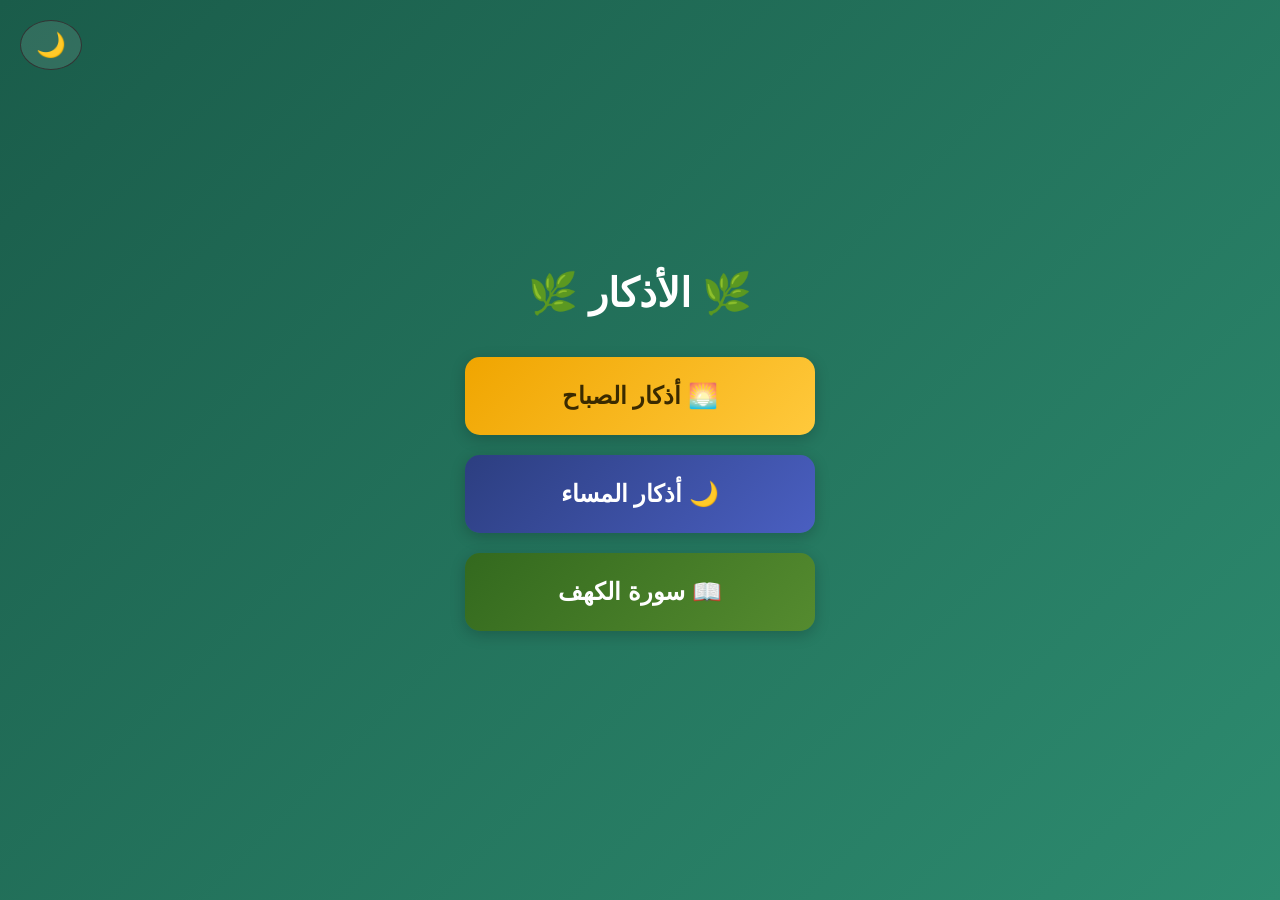
==== index.html @ 1f1e87e8 "Add files via upload" ====
<!DOCTYPE html>
<html lang="ar" dir="rtl">
<head>
    <meta charset="UTF-8">
    <meta name="viewport" content="width=device-width, initial-scale=1.0">
    <title>الأذكار</title>
    <link rel="icon" href="favicon.ico" type="image/x-icon">
    <style>
        * { margin: 0; padding: 0; box-sizing: border-box; font-family: 'Segoe UI', Tahoma, sans-serif; }
        body {
            min-height: 100vh; display: flex; flex-direction: column; align-items: center; justify-content: center;
            background: linear-gradient(135deg, #1a5c4a, #2d8b6f); padding: 20px; transition: background 0.3s;
        }
        
        /* الوضع الليلي: أسود صريح */
        body.dark-mode { 
            background: #000000; 
        }
        
        h1 { color: #fff; font-size: 2.5rem; margin-bottom: 40px; text-align: center; }
        
        .theme-toggle {
            position: fixed; top: 20px; left: 20px; background: rgba(255,255,255,0.1);
            border: 1px solid #333; color: white; font-size: 1.5rem; padding: 10px 15px; border-radius: 50%;
            cursor: pointer; transition: 0.2s; z-index: 100;
        }
        .theme-toggle:hover { background: rgba(255,255,255,0.2); }

        .buttons { display: flex; flex-direction: column; gap: 20px; width: 100%; max-width: 350px; }
        .btn {
            display: block; text-align: center; padding: 25px; border-radius: 15px; text-decoration: none;
            color: #fff; font-size: 1.5rem; font-weight: bold; box-shadow: 0 4px 15px rgba(0,0,0,0.2); transition: 0.2s;
        }
        .btn:hover { transform: translateY(-3px); box-shadow: 0 8px 25px rgba(0,0,0,0.3); }
        .btn-morning { background: linear-gradient(135deg, #f0a500, #ffc93c); color: #3a2a00; }
        .btn-evening { background: linear-gradient(135deg, #2c3e80, #4a5fc1); }
    </style>
</head>
<body>
    <button class="theme-toggle" id="theme-toggle" onclick="toggleTheme()">🌙</button>
    <h1>🌿 الأذكار 🌿</h1>
    <div class="buttons">
        <a href="morning.html" class="btn btn-morning">🌅 أذكار الصباح</a>
        <a href="evening.html" class="btn btn-evening">🌙 أذكار المساء</a>
        <a href="kahf.html" class="btn" style="background: linear-gradient(135deg, #33691e, #558b2f); color: white;">📖 سورة الكهف</a>
    </div>

    <script>
        if (localStorage.getItem('theme') === 'dark') {
            document.body.classList.add('dark-mode');
            document.getElementById('theme-toggle').innerText = '☀️';
        }
        function toggleTheme() {
            document.body.classList.toggle('dark-mode');
            let btn = document.getElementById('theme-toggle');
            if (document.body.classList.contains('dark-mode')) {
                btn.innerText = '☀️'; localStorage.setItem('theme', 'dark');
            } else {
                btn.innerText = '🌙'; localStorage.setItem('theme', 'light');
            }
        }
    </script>
</body>
</html>
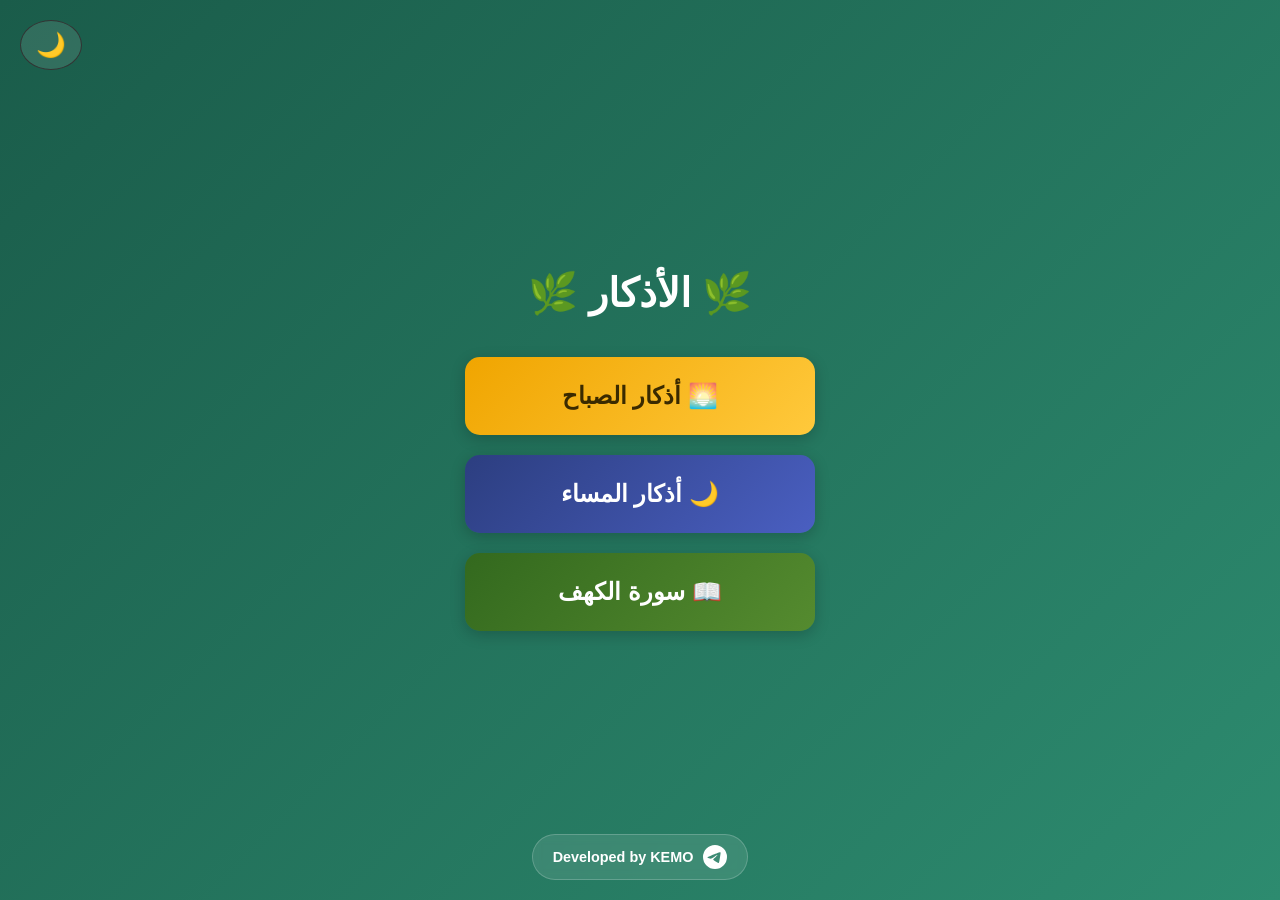
==== commit 3b34d144: "Update index.html" ====
--- a/index.html
+++ b/index.html
@@ -44,7 +44,13 @@
         <a href="evening.html" class="btn btn-evening">🌙 أذكار المساء</a>
         <a href="kahf.html" class="btn" style="background: linear-gradient(135deg, #33691e, #558b2f); color: white;">📖 سورة الكهف</a>
     </div>
-
+           <!-- زرار التليجرام في الصفحة الرئيسية -->
+    <div style="position: fixed; bottom: 20px; width: 100%; text-align: center; z-index: 100;">
+        <a href="https://t.me/K_Zsc1" target="_blank" style="display: inline-flex; align-items: center; gap: 10px; background: rgba(255,255,255,0.1); color: #fff; padding: 10px 20px; border-radius: 50px; text-decoration: none; font-weight: bold; border: 1px solid rgba(255,255,255,0.2); backdrop-filter: blur(5px); transition: 0.2s;">
+            <svg width="24" height="24" viewBox="0 0 24 24" fill="none" xmlns="http://www.w3.org/2000/svg"><path d="M11.944 0A12 12 0 0 0 0 12a12 12 0 0 0 12 12 12 12 0 0 0 12-12A12 12 0 0 0 12 0a12 12 0 0 0-.056 0zm4.962 7.224c.1-.002.321.023.465.14a.506.506 0 0 1 .171.325c.016.093.036.306.02.472-.18 1.898-.962 6.502-1.36 8.627-.168.9-.499 1.201-.82 1.23-.696.065-1.225-.46-1.9-.902-1.056-.693-1.653-1.124-2.678-1.8-1.185-.78-.417-1.21.258-1.91.177-.184 3.247-2.977 3.307-3.23.007-.032.014-.15-.056-.212s-.174-.041-.249-.024c-.106.024-1.793 1.14-5.061 3.345-.48.33-.913.49-1.302.48-.428-.008-1.252-.241-1.865-.44-.752-.245-1.349-.374-1.297-.789.027-.216.325-.437.893-.663 3.498-1.524 5.83-2.529 6.998-3.014 3.332-1.386 4.025-1.627 4.476-1.635z" fill="currentColor"/></svg>
+            <span style="font-family: sans-serif; font-size: 0.9rem;">Developed by KEMO</span>
+        </a>
+    </div>
     <script>
         if (localStorage.getItem('theme') === 'dark') {
             document.body.classList.add('dark-mode');
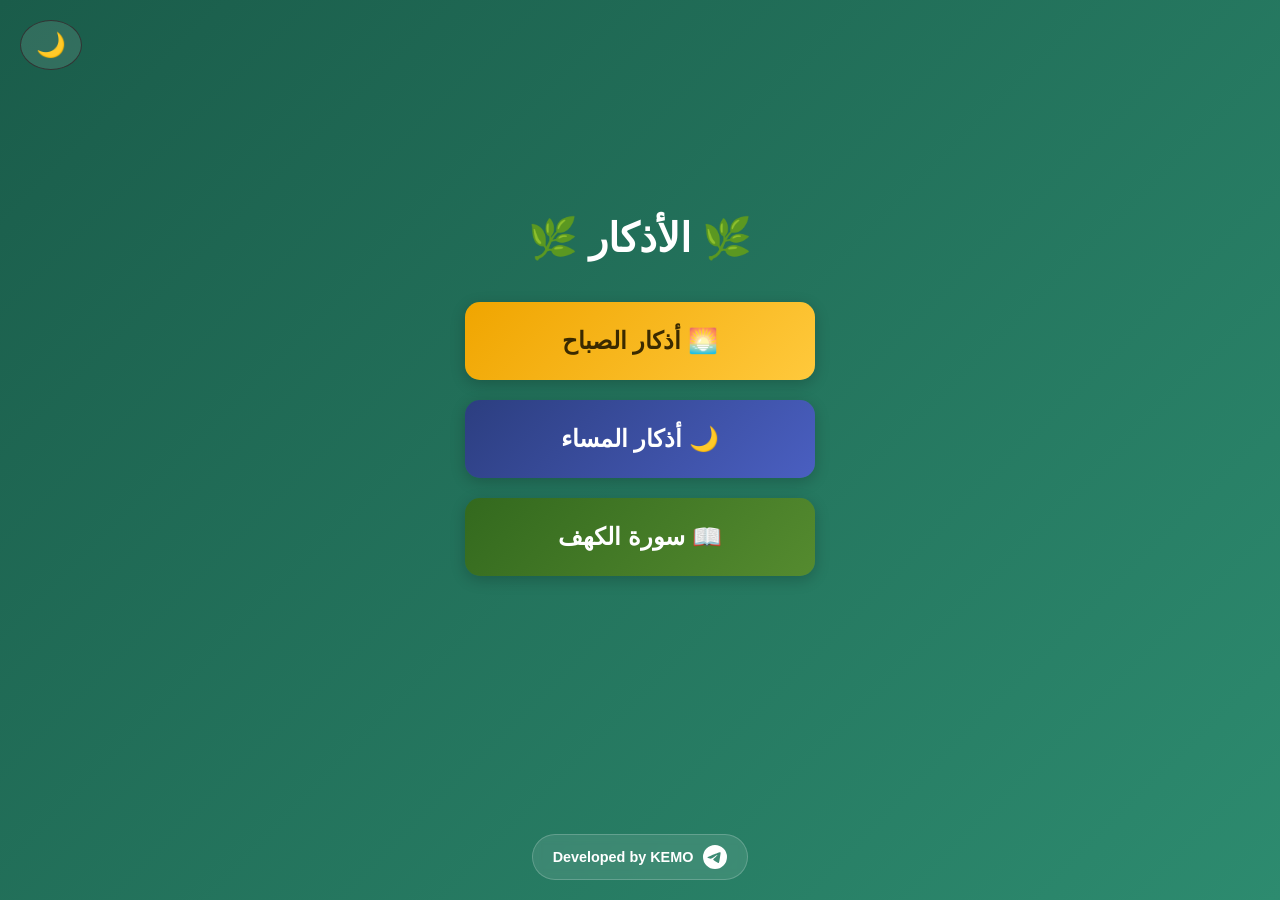
==== commit 3aaeaa3e: "Enhance index.html with hadith box and theme toggle Added a hadith box to display a random hadith of" ====
--- a/index.html
+++ b/index.html
@@ -9,13 +9,11 @@
         * { margin: 0; padding: 0; box-sizing: border-box; font-family: 'Segoe UI', Tahoma, sans-serif; }
         body {
             min-height: 100vh; display: flex; flex-direction: column; align-items: center; justify-content: center;
-            background: linear-gradient(135deg, #1a5c4a, #2d8b6f); padding: 20px; transition: background 0.3s;
+            background: linear-gradient(135deg, #1a5c4a, #2d8b6f); padding: 20px; transition: background 0.3s; padding-bottom: 100px;
         }
         
         /* الوضع الليلي: أسود صريح */
-        body.dark-mode { 
-            background: #000000; 
-        }
+        body.dark-mode { background: #000000; }
         
         h1 { color: #fff; font-size: 2.5rem; margin-bottom: 40px; text-align: center; }
         
@@ -26,7 +24,7 @@
         }
         .theme-toggle:hover { background: rgba(255,255,255,0.2); }
 
-        .buttons { display: flex; flex-direction: column; gap: 20px; width: 100%; max-width: 350px; }
+        .buttons { display: flex; flex-direction: column; gap: 20px; width: 100%; max-width: 350px; margin-bottom: 30px; }
         .btn {
             display: block; text-align: center; padding: 25px; border-radius: 15px; text-decoration: none;
             color: #fff; font-size: 1.5rem; font-weight: bold; box-shadow: 0 4px 15px rgba(0,0,0,0.2); transition: 0.2s;
@@ -39,23 +37,57 @@
 <body>
     <button class="theme-toggle" id="theme-toggle" onclick="toggleTheme()">🌙</button>
     <h1>🌿 الأذكار 🌿</h1>
+    
     <div class="buttons">
         <a href="morning.html" class="btn btn-morning">🌅 أذكار الصباح</a>
         <a href="evening.html" class="btn btn-evening">🌙 أذكار المساء</a>
         <a href="kahf.html" class="btn" style="background: linear-gradient(135deg, #33691e, #558b2f); color: white;">📖 سورة الكهف</a>
     </div>
-           <!-- زرار التليجرام في الصفحة الرئيسية -->
+
+    <!-- صندوق حديث اليوم -->
+    <div id="hadith-box" style="display: none; background: rgba(255,255,255,0.1); backdrop-filter: blur(10px); border: 1px solid rgba(255,255,255,0.2); border-radius: 15px; padding: 20px; margin-bottom: 80px; max-width: 350px; width: 100%; color: #fff; text-align: center;">
+        <h3 style="margin-bottom: 10px; font-size: 1.1rem; color: #ffc93c;">📜 حديث اليوم</h3>
+        <p id="hadith-text" style="font-size: 1.1rem; line-height: 1.8; margin-bottom: 10px; font-weight: bold;"></p>
+        <p id="hadith-narrator" style="font-size: 0.9rem; line-height: 1.6; color: #ddd;"></p>
+        <span id="hadith-grade" style="display: inline-block; margin-top: 10px; background: #2e7d32; padding: 3px 10px; border-radius: 20px; font-size: 0.8rem;"></span>
+    </div>
+
+    <!-- زرار التليجرام في الصفحة الرئيسية -->
     <div style="position: fixed; bottom: 20px; width: 100%; text-align: center; z-index: 100;">
         <a href="https://t.me/K_Zsc1" target="_blank" style="display: inline-flex; align-items: center; gap: 10px; background: rgba(255,255,255,0.1); color: #fff; padding: 10px 20px; border-radius: 50px; text-decoration: none; font-weight: bold; border: 1px solid rgba(255,255,255,0.2); backdrop-filter: blur(5px); transition: 0.2s;">
             <svg width="24" height="24" viewBox="0 0 24 24" fill="none" xmlns="http://www.w3.org/2000/svg"><path d="M11.944 0A12 12 0 0 0 0 12a12 12 0 0 0 12 12 12 12 0 0 0 12-12A12 12 0 0 0 12 0a12 12 0 0 0-.056 0zm4.962 7.224c.1-.002.321.023.465.14a.506.506 0 0 1 .171.325c.016.093.036.306.02.472-.18 1.898-.962 6.502-1.36 8.627-.168.9-.499 1.201-.82 1.23-.696.065-1.225-.46-1.9-.902-1.056-.693-1.653-1.124-2.678-1.8-1.185-.78-.417-1.21.258-1.91.177-.184 3.247-2.977 3.307-3.23.007-.032.014-.15-.056-.212s-.174-.041-.249-.024c-.106.024-1.793 1.14-5.061 3.345-.48.33-.913.49-1.302.48-.428-.008-1.252-.241-1.865-.44-.752-.245-1.349-.374-1.297-.789.027-.216.325-.437.893-.663 3.498-1.524 5.83-2.529 6.998-3.014 3.332-1.386 4.025-1.627 4.476-1.635z" fill="currentColor"/></svg>
             <span style="font-family: sans-serif; font-size: 0.9rem;">Developed by KEMO</span>
         </a>
     </div>
+
     <script>
-        if (localStorage.getItem('theme') === 'dark') {
-            document.body.classList.add('dark-mode');
-            document.getElementById('theme-toggle').innerText = '☀️';
+        // جلب حديث عشوائي صحيح من UmmahAPI
+        async function loadHadithOfTheDay() {
+            try {
+                const response = await fetch('https://ummahapi.com/api/hadith/random');
+                const data = await response.json();
+                
+                if (data && data.data) {
+                    const hadith = data.data;
+                    document.getElementById('hadith-text').innerText = hadith.hadith_arabic || hadith.hadith_english || 'نص الحديث غير متوفر';
+                    document.getElementById('hadith-narrator').innerText = `الكتاب: ${hadith.book || ''} - رقم: ${hadith.hadith_number || ''}`;
+                    document.getElementById('hadith-grade').innerText = hadith.grade || 'صحيح';
+                    document.getElementById('hadith-box').style.display = 'block';
+                }
+            } catch (error) {
+                console.log('مشكلة في جلب الحديث:', error);
+            }
         }
+
+        // تشغيل الوظائف لما الصفحة تحمل
+        window.onload = function() {
+            loadHadithOfTheDay();
+            if (localStorage.getItem('theme') === 'dark') {
+                document.body.classList.add('dark-mode');
+                document.getElementById('theme-toggle').innerText = '☀️';
+            }
+        };
+
         function toggleTheme() {
             document.body.classList.toggle('dark-mode');
             let btn = document.getElementById('theme-toggle');
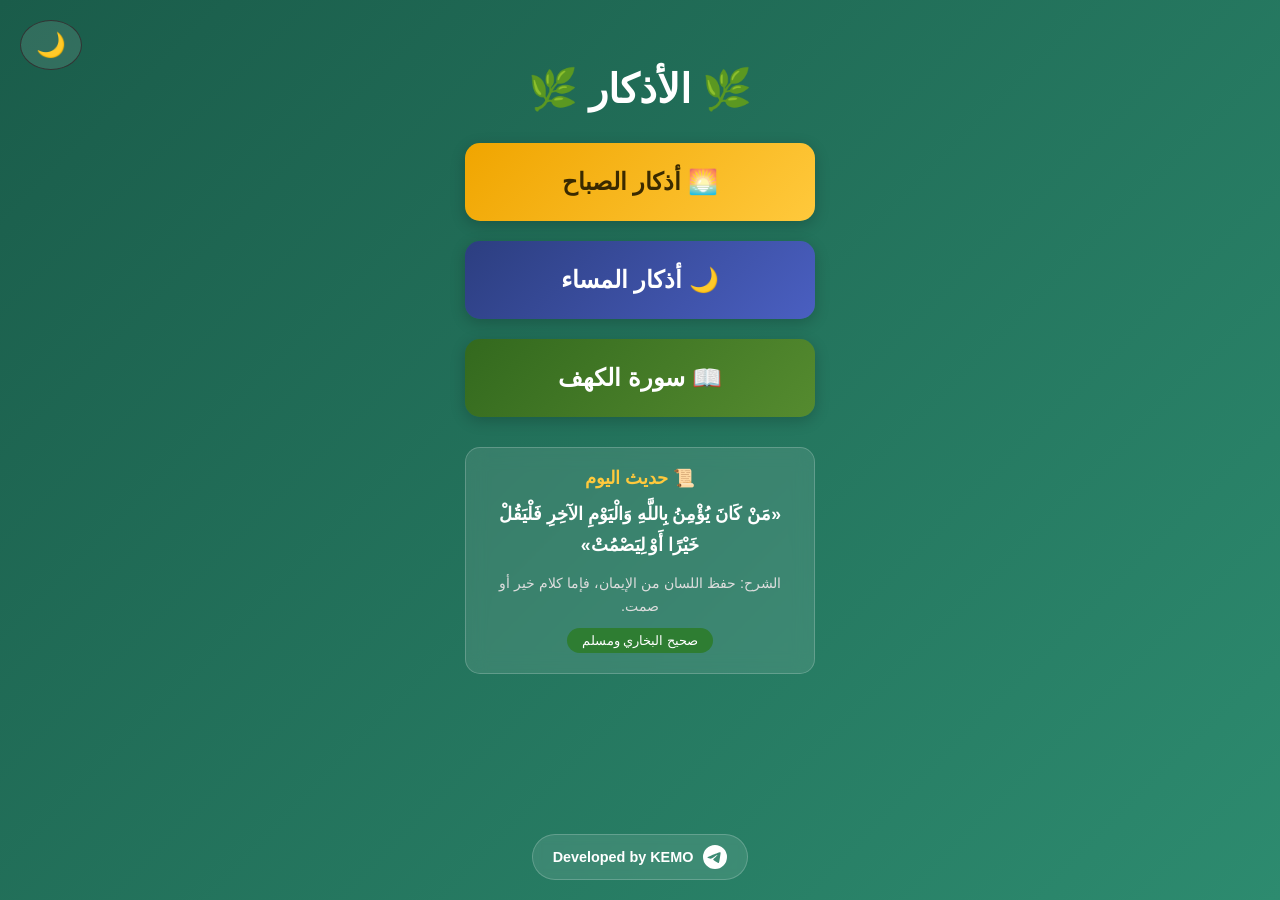
==== commit 8d49c648: "Refactor hadith display and update styles Removed Arabic comment about dark mode and adjusted margin" ====
--- a/index.html
+++ b/index.html
@@ -11,11 +11,9 @@
             min-height: 100vh; display: flex; flex-direction: column; align-items: center; justify-content: center;
             background: linear-gradient(135deg, #1a5c4a, #2d8b6f); padding: 20px; transition: background 0.3s; padding-bottom: 100px;
         }
-        
-        /* الوضع الليلي: أسود صريح */
         body.dark-mode { background: #000000; }
         
-        h1 { color: #fff; font-size: 2.5rem; margin-bottom: 40px; text-align: center; }
+        h1 { color: #fff; font-size: 2.5rem; margin-bottom: 30px; text-align: center; }
         
         .theme-toggle {
             position: fixed; top: 20px; left: 20px; background: rgba(255,255,255,0.1);
@@ -45,11 +43,11 @@
     </div>
 
     <!-- صندوق حديث اليوم -->
-    <div id="hadith-box" style="display: none; background: rgba(255,255,255,0.1); backdrop-filter: blur(10px); border: 1px solid rgba(255,255,255,0.2); border-radius: 15px; padding: 20px; margin-bottom: 80px; max-width: 350px; width: 100%; color: #fff; text-align: center;">
+    <div id="hadith-box" style="background: rgba(255,255,255,0.1); backdrop-filter: blur(10px); border: 1px solid rgba(255,255,255,0.2); border-radius: 15px; padding: 20px; margin-bottom: 80px; max-width: 350px; width: 100%; color: #fff; text-align: center;">
         <h3 style="margin-bottom: 10px; font-size: 1.1rem; color: #ffc93c;">📜 حديث اليوم</h3>
         <p id="hadith-text" style="font-size: 1.1rem; line-height: 1.8; margin-bottom: 10px; font-weight: bold;"></p>
-        <p id="hadith-narrator" style="font-size: 0.9rem; line-height: 1.6; color: #ddd;"></p>
-        <span id="hadith-grade" style="display: inline-block; margin-top: 10px; background: #2e7d32; padding: 3px 10px; border-radius: 20px; font-size: 0.8rem;"></span>
+        <p id="hadith-explanation" style="font-size: 0.9rem; line-height: 1.6; color: #ddd; margin-bottom: 10px;"></p>
+        <span id="hadith-grade" style="display: inline-block; background: #2e7d32; padding: 5px 15px; border-radius: 20px; font-size: 0.8rem;"></span>
     </div>
 
     <!-- زرار التليجرام في الصفحة الرئيسية -->
@@ -61,25 +59,58 @@
     </div>
 
     <script>
-        // جلب حديث عشوائي صحيح من UmmahAPI
-        async function loadHadithOfTheDay() {
-            try {
-                const response = await fetch('https://ummahapi.com/api/hadith/random');
-                const data = await response.json();
-                
-                if (data && data.data) {
-                    const hadith = data.data;
-                    document.getElementById('hadith-text').innerText = hadith.hadith_arabic || hadith.hadith_english || 'نص الحديث غير متوفر';
-                    document.getElementById('hadith-narrator').innerText = `الكتاب: ${hadith.book || ''} - رقم: ${hadith.hadith_number || ''}`;
-                    document.getElementById('hadith-grade').innerText = hadith.grade || 'صحيح';
-                    document.getElementById('hadith-box').style.display = 'block';
-                }
-            } catch (error) {
-                console.log('مشكلة في جلب الحديث:', error);
-            }
+        // مجموعة أكبر من الأحاديث الصحيحة
+        const ahadith = [
+            { text: "«إِنَّمَا الأَعْمَالُ بِالنِّيَّاتِ، وَإِنَّمَا لِكُلِّ امْرِئٍ مَا نَوَى»", explanation: "الشرح: أصل عظيم في الإسلام، الأعمال لا تُقبل إلا إذا كانت خالصة لله.", grade: "صحيح البخاري" },
+            { text: "«الْمُسْلِمُ مَنْ سَلِمَ الْمُسْلِمُونَ مِنْ لِسَانِهِ وَيَدِهِ»", explanation: "الشرح: المسلم الحق هو الذي يكف أذاه عن غيره بلسانه ويده.", grade: "صحيح البخاري" },
+            { text: "«لَا يُؤْمِنُ أَحَدُكُمْ حَتَّى يُحِبَّ لِأَخِيهِ مَا يُحِبُّ لِنَفْسِهِ»", explanation: "الشرح: من كمال الإيمان أن يحب المسلم لأخيه ما يحبه لنفسه.", grade: "صحيح البخاري ومسلم" },
+            { text: "«مَنْ صَلَّى عَلَيَّ صَلَاةً صَلَّى اللَّهُ عَلَيْهِ بِهَا عَشْرًا»", explanation: "الشرح: من صلى على النبي ﷺ مرة، أثابه الله عشر حسنات.", grade: "صحيح مسلم" },
+            { text: "«الطُّهُورُ شَطْرُ الإِيمَانِ»", explanation: "الشرح: النظافة والتطهر نصف الإيمان، لأن الطهارة شرط للصلاة.", grade: "صحيح مسلم" },
+            { text: "«مَنْ كَانَ يُؤْمِنُ بِاللَّهِ وَالْيَوْمِ الآخِرِ فَلْيَقُلْ خَيْرًا أَوْ لِيَصْمُتْ»", explanation: "الشرح: حفظ اللسان من الإيمان، فإما كلام خير أو صمت.", grade: "صحيح البخاري ومسلم" },
+            { text: "«مَنْ حَجَّ فَلَمْ يَرْفُثْ وَلَمْ يَفْسُقْ رَجَعَ كَيَوْمِ وَلَدَتْهُ أُمُّهُ»", explanation: "الشرح: الحج المبرور يمحو الذنوب ويرجع الإنسان كيوم ولدته أمه.", grade: "صحيح البخاري" },
+            { text: "«الدِّينُ النَّصِيحَةُ»", explanation: "الشرح: الدين قائم على النصيحة لله ولكتابه ولرسوله ولأئمة المسلمين وعامتهم.", grade: "صحيح مسلم" },
+            { text: "«مَنْ غَشَّنَا فَلَيْسَ مِنَّا»", explanation: "الشرح: الغش محرم، ومن غش المسلمين فليس على منهج النبي ﷺ.", grade: "صحيح مسلم" },
+            { text: "«الْحَلَالُ بَيِّنٌ وَالْحَرَامُ بَيِّنٌ»", explanation: "الشرح: الأمور واضحة، وبينهما مشتبهات يجب تركها.", grade: "صحيح البخاري ومسلم" },
+            { text: "«اتَّقِ اللَّهَ حَيْثُمَا كُنْتَ»", explanation: "الشرح: راقب الله في السر والعلن، وأتبع السيئة الحسنة تمحها.", grade: "سنن الترمذي (حسن)" },
+            { text: "«مَنْ نَفَّسَ عَنْ مُؤْمِنٍ كُرْبَةً مِنْ كُرَبِ الدُّنْيَا نَفَّسَ اللَّهُ عَنْهُ كُرْبَةً مِنْ كُرَبِ يَوْمِ الْقِيَامَةِ»", explanation: "الشرح: الجزاء من جنس العمل، من فرج عن مسلم فرج الله عنه.", grade: "صحيح مسلم" },
+            { text: "«مَنْ سَلَكَ طَرِيقًا يَلْتَمِسُ فِيهِ عِلْمًا سَهَّلَ اللَّهُ لَهُ بِهِ طَرِيقًا إِلَى الْجَنَّةِ»", explanation: "الشرح: طلب العلم الشرعي طريق موصل إلى الجنة.", grade: "صحيح مسلم" },
+            { text: "«لَا تَغْضَبْ»", explanation: "الشرح: وصية جامعة، والغضب مفتاح الشرور.", grade: "صحيح البخاري" },
+            { text: "«مَنْ أَحَبَّ أَنْ يُبْسَطَ لَهُ فِي رِزْقِهِ وَيُنْسَأَ لَهُ فِي أَثَرِهِ فَلْيَصِلْ رَحِمَهُ»", explanation: "الشرح: صلة الرحم تزيد الرزق وتطيل العمر.", grade: "صحيح البخاري" },
+            { text: "«مَا نَقَصَتْ صَدَقَةٌ مِنْ مَالٍ»", explanation: "الشرح: الصدقة لا تنقص المال بل تباركه.", grade: "صحيح مسلم" },
+            { text: "«الْكَلِمَةُ الطَّيِّبَةُ صَدَقَةٌ»", explanation: "الشرح: الكلام الطيب صدقة يؤجر عليه المسلم.", grade: "صحيح البخاري" },
+            { text: "«إِنَّ الرِّفْقَ لَا يَكُونُ فِي شَيْءٍ إِلَّا زَانَهُ»", explanation: "الشرح: الرفق يجمل الأشياء، والعنف يشينها.", grade: "صحيح مسلم" },
+            { text: "«مَنْ لَا يَرْحَمُ النَّاسَ لَا يَرْحَمُهُ اللَّهُ»", explanation: "الشرح: من لا يرحم الخلق لا ينال رحمة الله.", grade: "صحيح البخاري" },
+            { text: "«إِنَّ اللَّهَ جَمِيلٌ يُحِبُّ الْجَمَالَ»", explanation: "الشرح: الله جميل يحب الجمال في الأخلاق والخلق.", grade: "صحيح مسلم" },
+            { text: "«السَّاعِي عَلَى الأَرْمَلَةِ وَالْمِسْكِينِ كَالْمُجَاهِدِ فِي سَبِيلِ اللَّهِ»", explanation: "الشرح: من يساعد الفقراء والمساكين له أجر عظيم.", grade: "صحيح البخاري" },
+            { text: "«خَيْرُكُمْ مَنْ تَعَلَّمَ الْقُرْآنَ وَعَلَّمَهُ»", explanation: "الشرح: أهل القرآن هم خير الناس، خاصة من علمه غيره.", grade: "صحيح البخاري" },
+            { text: "«مَنْ أَشَرَ إِلَى أَخِيهِ بِحَدِيدَةٍ فَإِنَّ الْمَلَائِكَةَ تَلْعَنُهُ»", explanation: "الشرح: تحريم الترويع بالسلاح حتى على سبيل المزاح.", grade: "صحيح مسلم" },
+            { text: "«إِنَّ اللَّهَ لَا يَنْظُرُ إِلَى صُوَرِكُمْ وَأَمْوَالِكُمْ وَلَكِنْ يَنْظُرُ إِلَى قُلُوبِكُمْ وَأَعْمَالِكُمْ»", explanation: "الشرح: الاعتبار عند الله بالقلوب الصالحة والأعمال، لا بالشكل والمال.", grade: "صحيح مسلم" },
+            { text: "«بُنِيَ الإِسْلَامُ عَلَى خَمْسٍ»", explanation: "الشرح: الإسلام أساسه الشهادتان والصلاة والزكاة والصوم والحج.", grade: "صحيح البخاري ومسلم" },
+            { text: "«مَنْ صَامَ رَمَضَانَ إِيمَانًا وَاحْتِسَابًا غُفِرَ لَهُ مَا تَقَدَّمَ مِنْ ذَنْبِهِ»", explanation: "الشرح: صيام رمضان بنية صادقة يغفر الذنوب السابقة.", grade: "صحيح البخاري ومسلم" },
+            { text: "«لَيْسَ الْغِنَى عَنْ كَثْرَةِ الْعَرَضِ، وَلَكِنَّ الْغِنَى غِنَى النَّفْسِ»", explanation: "الشرح: الغنى الحقيقي هو غنى النفس والقناعة.", grade: "صحيح البخاري" },
+            { text: "«مَنْ قَتَلَ نَفْسَهُ بِحَدِيدَةٍ فَحَدِيدَتُهُ فِي يَدِهِ يَتَوَجَّأُ بِهَا فِي بَطْنِهِ فِي نَارِ جَهَنَّمَ»", explanation: "الشرح: تحريم قتل النفس والوعيد الشديد لفاعله.", grade: "صحيح البخاري" },
+            { text: "«مَثَلُ الْقَائِمِ عَلَى حُدُودِ اللَّهِ وَالْوَاقِعِ فِيهَا كَمَثَلِ قَوْمٍ اسْتَهَمُوا عَلَى سَفِينَةٍ»", explanation: "الشرح: من ترك المنكرات والمجاهرة بها نجا الجميع.", grade: "صحيح البخاري" },
+            { text: "«مَنْ مَاتَ وَهُوَ يَدْعُو مِنْ دُونِ اللَّهِ نِدًّا دَخَلَ النَّارَ»", explanation: "الشرح: الشرك بالله أعظم الذنوب، ومن مات عليه دخل النار.", grade: "صحيح البخاري" },
+            { text: "«مَا مِنْكُمْ مِنْ أَحَدٍ إِلَّا سَيُكَلِّمُهُ رَبُّهُ»", explanation: "الشرح: الله سيكلم كل عبد يوم القيامة بلا ترجمان.", grade: "صحيح البخاري" },
+            { text: "«إِنَّ الْمَلَائِكَةَ لَتَضَعُ أَجْنِحَتَهَا لِطَالِبِ الْعِلْمِ»", explanation: "الشرح: الملائكة تحب طالب العلم وتضع له أجنحتها رضا بما يصنع.", grade: "سنن الترمذي (حسن صحيح)" },
+            { text: "«مَنْ صَلَّى الْبَرْدَيْنِ دَخَلَ الْجَنَّةَ»", explanation: "الشرح: من حافظ على صلاة الفجر والعصر دخل الجنة.", grade: "صحيح البخاري ومسلم" }
+        ];
+
+        function loadHadithOfTheDay() {
+            // بنجيب تاريخ اليوم (رقم اليوم في الشهر من 1 لـ 31)
+            const today = new Date();
+            const dayOfMonth = today.getDate(); 
+            
+            // بنختار الحديث بناءً على رقم اليوم (عشان يفضل ثابت طول اليوم)
+            // لو رقم اليوم أكبر من عدد الأحاديث، هنقسم وناخد الباقي عشان نلف ونرجع للأول
+            const index = (dayOfMonth - 1) % ahadith.length;
+            const hadith = ahadith[index];
+            
+            document.getElementById('hadith-text').innerText = hadith.text;
+            document.getElementById('hadith-explanation').innerText = hadith.explanation;
+            document.getElementById('hadith-grade').innerText = hadith.grade;
         }
 
-        // تشغيل الوظائف لما الصفحة تحمل
         window.onload = function() {
             loadHadithOfTheDay();
             if (localStorage.getItem('theme') === 'dark') {
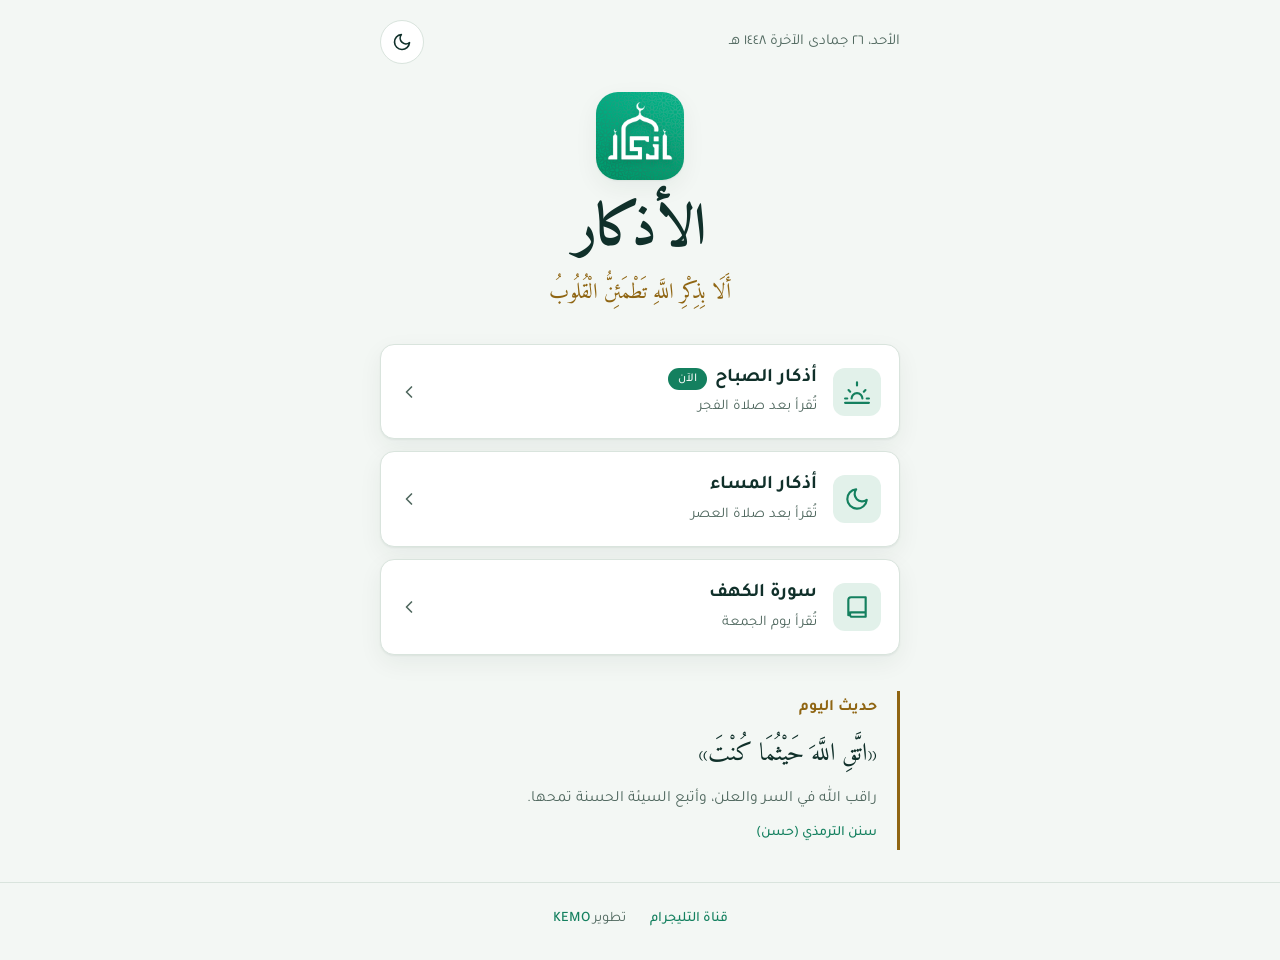
==== commit be66ffa7: "Add files via upload" ====
--- a/index.html
+++ b/index.html
@@ -1,133 +1,176 @@
 <!DOCTYPE html>
 <html lang="ar" dir="rtl">
 <head>
-    <meta charset="UTF-8">
-    <meta name="viewport" content="width=device-width, initial-scale=1.0">
-    <title>الأذكار</title>
-    <link rel="icon" href="favicon.ico" type="image/x-icon">
-    <style>
-        * { margin: 0; padding: 0; box-sizing: border-box; font-family: 'Segoe UI', Tahoma, sans-serif; }
-        body {
-            min-height: 100vh; display: flex; flex-direction: column; align-items: center; justify-content: center;
-            background: linear-gradient(135deg, #1a5c4a, #2d8b6f); padding: 20px; transition: background 0.3s; padding-bottom: 100px;
-        }
-        body.dark-mode { background: #000000; }
-        
-        h1 { color: #fff; font-size: 2.5rem; margin-bottom: 30px; text-align: center; }
-        
-        .theme-toggle {
-            position: fixed; top: 20px; left: 20px; background: rgba(255,255,255,0.1);
-            border: 1px solid #333; color: white; font-size: 1.5rem; padding: 10px 15px; border-radius: 50%;
-            cursor: pointer; transition: 0.2s; z-index: 100;
-        }
-        .theme-toggle:hover { background: rgba(255,255,255,0.2); }
+<meta charset="UTF-8">
+<meta name="viewport" content="width=device-width, initial-scale=1">
+<title>الأذكار | أذكار الصباح والمساء وسورة الكهف</title>
+<meta name="description" content="أذكار الصباح وأذكار المساء وسورة الكهف، مع حديث جديد كل يوم. موقع مجاني ومفتوح المصدر.">
+<meta name="theme-color" content="#0c1613" media="(prefers-color-scheme: dark)">
+<meta name="theme-color" content="#f3f7f4" media="(prefers-color-scheme: light)">
+<meta property="og:type" content="website">
+<meta property="og:title" content="الأذكار">
+<meta property="og:description" content="أذكار الصباح والمساء وسورة الكهف وحديث اليوم.">
+<meta property="og:locale" content="ar_AR">
+<link rel="icon" href="favicon.ico" type="image/x-icon">
+<link rel="apple-touch-icon" href="logo.png">
+<link rel="manifest" href="manifest.webmanifest">
+<link rel="preconnect" href="https://fonts.googleapis.com">
+<link rel="preconnect" href="https://fonts.gstatic.com" crossorigin>
+<link href="https://fonts.googleapis.com/css2?family=Amiri:wght@400;700&family=Tajawal:wght@400;500;700&display=swap" rel="stylesheet">
 
-        .buttons { display: flex; flex-direction: column; gap: 20px; width: 100%; max-width: 350px; margin-bottom: 30px; }
-        .btn {
-            display: block; text-align: center; padding: 25px; border-radius: 15px; text-decoration: none;
-            color: #fff; font-size: 1.5rem; font-weight: bold; box-shadow: 0 4px 15px rgba(0,0,0,0.2); transition: 0.2s;
-        }
-        .btn:hover { transform: translateY(-3px); box-shadow: 0 8px 25px rgba(0,0,0,0.3); }
-        .btn-morning { background: linear-gradient(135deg, #f0a500, #ffc93c); color: #3a2a00; }
-        .btn-evening { background: linear-gradient(135deg, #2c3e80, #4a5fc1); }
-    </style>
+<script>
+// يطبّق الثيم قبل رسم الصفحة لتفادي الوميض
+(function () {
+  var saved = null;
+  try { saved = localStorage.getItem('theme'); } catch (e) {}
+  var dark = saved ? saved === 'dark' : window.matchMedia('(prefers-color-scheme: dark)').matches;
+  document.documentElement.setAttribute('data-theme', dark ? 'dark' : 'light');
+})();
+</script>
+
+<link rel="stylesheet" href="style.css">
 </head>
-<body>
-    <button class="theme-toggle" id="theme-toggle" onclick="toggleTheme()">🌙</button>
-    <h1>🌿 الأذكار 🌿</h1>
-    
-    <div class="buttons">
-        <a href="morning.html" class="btn btn-morning">🌅 أذكار الصباح</a>
-        <a href="evening.html" class="btn btn-evening">🌙 أذكار المساء</a>
-        <a href="kahf.html" class="btn" style="background: linear-gradient(135deg, #33691e, #558b2f); color: white;">📖 سورة الكهف</a>
-    </div>
 
-    <!-- صندوق حديث اليوم -->
-    <div id="hadith-box" style="background: rgba(255,255,255,0.1); backdrop-filter: blur(10px); border: 1px solid rgba(255,255,255,0.2); border-radius: 15px; padding: 20px; margin-bottom: 80px; max-width: 350px; width: 100%; color: #fff; text-align: center;">
-        <h3 style="margin-bottom: 10px; font-size: 1.1rem; color: #ffc93c;">📜 حديث اليوم</h3>
-        <p id="hadith-text" style="font-size: 1.1rem; line-height: 1.8; margin-bottom: 10px; font-weight: bold;"></p>
-        <p id="hadith-explanation" style="font-size: 0.9rem; line-height: 1.6; color: #ddd; margin-bottom: 10px;"></p>
-        <span id="hadith-grade" style="display: inline-block; background: #2e7d32; padding: 5px 15px; border-radius: 20px; font-size: 0.8rem;"></span>
-    </div>
+<body data-page="home">
+<div class="page">
 
-    <!-- زرار التليجرام في الصفحة الرئيسية -->
-    <div style="position: fixed; bottom: 20px; width: 100%; text-align: center; z-index: 100;">
-        <a href="https://t.me/K_Zsc1" target="_blank" style="display: inline-flex; align-items: center; gap: 10px; background: rgba(255,255,255,0.1); color: #fff; padding: 10px 20px; border-radius: 50px; text-decoration: none; font-weight: bold; border: 1px solid rgba(255,255,255,0.2); backdrop-filter: blur(5px); transition: 0.2s;">
-            <svg width="24" height="24" viewBox="0 0 24 24" fill="none" xmlns="http://www.w3.org/2000/svg"><path d="M11.944 0A12 12 0 0 0 0 12a12 12 0 0 0 12 12 12 12 0 0 0 12-12A12 12 0 0 0 12 0a12 12 0 0 0-.056 0zm4.962 7.224c.1-.002.321.023.465.14a.506.506 0 0 1 .171.325c.016.093.036.306.02.472-.18 1.898-.962 6.502-1.36 8.627-.168.9-.499 1.201-.82 1.23-.696.065-1.225-.46-1.9-.902-1.056-.693-1.653-1.124-2.678-1.8-1.185-.78-.417-1.21.258-1.91.177-.184 3.247-2.977 3.307-3.23.007-.032.014-.15-.056-.212s-.174-.041-.249-.024c-.106.024-1.793 1.14-5.061 3.345-.48.33-.913.49-1.302.48-.428-.008-1.252-.241-1.865-.44-.752-.245-1.349-.374-1.297-.789.027-.216.325-.437.893-.663 3.498-1.524 5.83-2.529 6.998-3.014 3.332-1.386 4.025-1.627 4.476-1.635z" fill="currentColor"/></svg>
-            <span style="font-family: sans-serif; font-size: 0.9rem;">Developed by KEMO</span>
+  <div class="topbar">
+    <span class="date" id="date"></span>
+    <button class="icon-btn" id="theme-toggle" type="button" aria-label="تبديل الوضع الليلي"></button>
+  </div>
+
+  <header class="hero">
+    <img class="logo" src="logo.png" width="88" height="88" alt="شعار الأذكار">
+    <h1>الأذكار</h1>
+    <p class="verse">أَلَا بِذِكْرِ اللَّهِ تَطْمَئِنُّ الْقُلُوبُ</p>
+  </header>
+
+  <main>
+    <ul class="sections">
+      <li>
+        <a class="row" href="morning.html" id="row-morning">
+          <span class="row-icon" aria-hidden="true"><svg viewBox="0 0 24 24" fill="none" stroke="currentColor" stroke-width="2" stroke-linecap="round" stroke-linejoin="round"><path d="M17 18a5 5 0 0 0-10 0M12 3v3M4.2 10.2l1.5 1.5M1 18h2M21 18h2M18.3 11.7l1.5-1.5M23 22H1"/></svg></span>
+          <span class="row-body">
+            <span class="row-title">أذكار الصباح</span>
+            <span class="row-desc">تُقرأ بعد صلاة الفجر</span>
+          </span>
+          <svg class="row-arrow" viewBox="0 0 24 24" fill="none" stroke="currentColor" stroke-width="2" stroke-linecap="round" stroke-linejoin="round" aria-hidden="true"><path d="M15 18l-6-6 6-6"/></svg>
         </a>
-    </div>
+      </li>
+      <li>
+        <a class="row" href="evening.html" id="row-evening">
+          <span class="row-icon" aria-hidden="true"><svg viewBox="0 0 24 24" fill="none" stroke="currentColor" stroke-width="2" stroke-linecap="round" stroke-linejoin="round"><path d="M21 12.8A9 9 0 1 1 11.2 3a7 7 0 0 0 9.8 9.8z"/></svg></span>
+          <span class="row-body">
+            <span class="row-title">أذكار المساء</span>
+            <span class="row-desc">تُقرأ بعد صلاة العصر</span>
+          </span>
+          <svg class="row-arrow" viewBox="0 0 24 24" fill="none" stroke="currentColor" stroke-width="2" stroke-linecap="round" stroke-linejoin="round" aria-hidden="true"><path d="M15 18l-6-6 6-6"/></svg>
+        </a>
+      </li>
+      <li>
+        <a class="row" href="kahf.html" id="row-kahf">
+          <span class="row-icon" aria-hidden="true"><svg viewBox="0 0 24 24" fill="none" stroke="currentColor" stroke-width="2" stroke-linecap="round" stroke-linejoin="round"><path d="M4 19.5A2.5 2.5 0 0 1 6.5 17H20V3H6.5A2.5 2.5 0 0 0 4 5.5v14zM6.5 17H20v4H6.5a2.5 2.5 0 0 1 0-4z"/></svg></span>
+          <span class="row-body">
+            <span class="row-title">سورة الكهف</span>
+            <span class="row-desc">تُقرأ يوم الجمعة</span>
+          </span>
+          <svg class="row-arrow" viewBox="0 0 24 24" fill="none" stroke="currentColor" stroke-width="2" stroke-linecap="round" stroke-linejoin="round" aria-hidden="true"><path d="M15 18l-6-6 6-6"/></svg>
+        </a>
+      </li>
+    </ul>
 
-    <script>
-        // مجموعة أكبر من الأحاديث الصحيحة
-        const ahadith = [
-            { text: "«إِنَّمَا الأَعْمَالُ بِالنِّيَّاتِ، وَإِنَّمَا لِكُلِّ امْرِئٍ مَا نَوَى»", explanation: "الشرح: أصل عظيم في الإسلام، الأعمال لا تُقبل إلا إذا كانت خالصة لله.", grade: "صحيح البخاري" },
-            { text: "«الْمُسْلِمُ مَنْ سَلِمَ الْمُسْلِمُونَ مِنْ لِسَانِهِ وَيَدِهِ»", explanation: "الشرح: المسلم الحق هو الذي يكف أذاه عن غيره بلسانه ويده.", grade: "صحيح البخاري" },
-            { text: "«لَا يُؤْمِنُ أَحَدُكُمْ حَتَّى يُحِبَّ لِأَخِيهِ مَا يُحِبُّ لِنَفْسِهِ»", explanation: "الشرح: من كمال الإيمان أن يحب المسلم لأخيه ما يحبه لنفسه.", grade: "صحيح البخاري ومسلم" },
-            { text: "«مَنْ صَلَّى عَلَيَّ صَلَاةً صَلَّى اللَّهُ عَلَيْهِ بِهَا عَشْرًا»", explanation: "الشرح: من صلى على النبي ﷺ مرة، أثابه الله عشر حسنات.", grade: "صحيح مسلم" },
-            { text: "«الطُّهُورُ شَطْرُ الإِيمَانِ»", explanation: "الشرح: النظافة والتطهر نصف الإيمان، لأن الطهارة شرط للصلاة.", grade: "صحيح مسلم" },
-            { text: "«مَنْ كَانَ يُؤْمِنُ بِاللَّهِ وَالْيَوْمِ الآخِرِ فَلْيَقُلْ خَيْرًا أَوْ لِيَصْمُتْ»", explanation: "الشرح: حفظ اللسان من الإيمان، فإما كلام خير أو صمت.", grade: "صحيح البخاري ومسلم" },
-            { text: "«مَنْ حَجَّ فَلَمْ يَرْفُثْ وَلَمْ يَفْسُقْ رَجَعَ كَيَوْمِ وَلَدَتْهُ أُمُّهُ»", explanation: "الشرح: الحج المبرور يمحو الذنوب ويرجع الإنسان كيوم ولدته أمه.", grade: "صحيح البخاري" },
-            { text: "«الدِّينُ النَّصِيحَةُ»", explanation: "الشرح: الدين قائم على النصيحة لله ولكتابه ولرسوله ولأئمة المسلمين وعامتهم.", grade: "صحيح مسلم" },
-            { text: "«مَنْ غَشَّنَا فَلَيْسَ مِنَّا»", explanation: "الشرح: الغش محرم، ومن غش المسلمين فليس على منهج النبي ﷺ.", grade: "صحيح مسلم" },
-            { text: "«الْحَلَالُ بَيِّنٌ وَالْحَرَامُ بَيِّنٌ»", explanation: "الشرح: الأمور واضحة، وبينهما مشتبهات يجب تركها.", grade: "صحيح البخاري ومسلم" },
-            { text: "«اتَّقِ اللَّهَ حَيْثُمَا كُنْتَ»", explanation: "الشرح: راقب الله في السر والعلن، وأتبع السيئة الحسنة تمحها.", grade: "سنن الترمذي (حسن)" },
-            { text: "«مَنْ نَفَّسَ عَنْ مُؤْمِنٍ كُرْبَةً مِنْ كُرَبِ الدُّنْيَا نَفَّسَ اللَّهُ عَنْهُ كُرْبَةً مِنْ كُرَبِ يَوْمِ الْقِيَامَةِ»", explanation: "الشرح: الجزاء من جنس العمل، من فرج عن مسلم فرج الله عنه.", grade: "صحيح مسلم" },
-            { text: "«مَنْ سَلَكَ طَرِيقًا يَلْتَمِسُ فِيهِ عِلْمًا سَهَّلَ اللَّهُ لَهُ بِهِ طَرِيقًا إِلَى الْجَنَّةِ»", explanation: "الشرح: طلب العلم الشرعي طريق موصل إلى الجنة.", grade: "صحيح مسلم" },
-            { text: "«لَا تَغْضَبْ»", explanation: "الشرح: وصية جامعة، والغضب مفتاح الشرور.", grade: "صحيح البخاري" },
-            { text: "«مَنْ أَحَبَّ أَنْ يُبْسَطَ لَهُ فِي رِزْقِهِ وَيُنْسَأَ لَهُ فِي أَثَرِهِ فَلْيَصِلْ رَحِمَهُ»", explanation: "الشرح: صلة الرحم تزيد الرزق وتطيل العمر.", grade: "صحيح البخاري" },
-            { text: "«مَا نَقَصَتْ صَدَقَةٌ مِنْ مَالٍ»", explanation: "الشرح: الصدقة لا تنقص المال بل تباركه.", grade: "صحيح مسلم" },
-            { text: "«الْكَلِمَةُ الطَّيِّبَةُ صَدَقَةٌ»", explanation: "الشرح: الكلام الطيب صدقة يؤجر عليه المسلم.", grade: "صحيح البخاري" },
-            { text: "«إِنَّ الرِّفْقَ لَا يَكُونُ فِي شَيْءٍ إِلَّا زَانَهُ»", explanation: "الشرح: الرفق يجمل الأشياء، والعنف يشينها.", grade: "صحيح مسلم" },
-            { text: "«مَنْ لَا يَرْحَمُ النَّاسَ لَا يَرْحَمُهُ اللَّهُ»", explanation: "الشرح: من لا يرحم الخلق لا ينال رحمة الله.", grade: "صحيح البخاري" },
-            { text: "«إِنَّ اللَّهَ جَمِيلٌ يُحِبُّ الْجَمَالَ»", explanation: "الشرح: الله جميل يحب الجمال في الأخلاق والخلق.", grade: "صحيح مسلم" },
-            { text: "«السَّاعِي عَلَى الأَرْمَلَةِ وَالْمِسْكِينِ كَالْمُجَاهِدِ فِي سَبِيلِ اللَّهِ»", explanation: "الشرح: من يساعد الفقراء والمساكين له أجر عظيم.", grade: "صحيح البخاري" },
-            { text: "«خَيْرُكُمْ مَنْ تَعَلَّمَ الْقُرْآنَ وَعَلَّمَهُ»", explanation: "الشرح: أهل القرآن هم خير الناس، خاصة من علمه غيره.", grade: "صحيح البخاري" },
-            { text: "«مَنْ أَشَرَ إِلَى أَخِيهِ بِحَدِيدَةٍ فَإِنَّ الْمَلَائِكَةَ تَلْعَنُهُ»", explanation: "الشرح: تحريم الترويع بالسلاح حتى على سبيل المزاح.", grade: "صحيح مسلم" },
-            { text: "«إِنَّ اللَّهَ لَا يَنْظُرُ إِلَى صُوَرِكُمْ وَأَمْوَالِكُمْ وَلَكِنْ يَنْظُرُ إِلَى قُلُوبِكُمْ وَأَعْمَالِكُمْ»", explanation: "الشرح: الاعتبار عند الله بالقلوب الصالحة والأعمال، لا بالشكل والمال.", grade: "صحيح مسلم" },
-            { text: "«بُنِيَ الإِسْلَامُ عَلَى خَمْسٍ»", explanation: "الشرح: الإسلام أساسه الشهادتان والصلاة والزكاة والصوم والحج.", grade: "صحيح البخاري ومسلم" },
-            { text: "«مَنْ صَامَ رَمَضَانَ إِيمَانًا وَاحْتِسَابًا غُفِرَ لَهُ مَا تَقَدَّمَ مِنْ ذَنْبِهِ»", explanation: "الشرح: صيام رمضان بنية صادقة يغفر الذنوب السابقة.", grade: "صحيح البخاري ومسلم" },
-            { text: "«لَيْسَ الْغِنَى عَنْ كَثْرَةِ الْعَرَضِ، وَلَكِنَّ الْغِنَى غِنَى النَّفْسِ»", explanation: "الشرح: الغنى الحقيقي هو غنى النفس والقناعة.", grade: "صحيح البخاري" },
-            { text: "«مَنْ قَتَلَ نَفْسَهُ بِحَدِيدَةٍ فَحَدِيدَتُهُ فِي يَدِهِ يَتَوَجَّأُ بِهَا فِي بَطْنِهِ فِي نَارِ جَهَنَّمَ»", explanation: "الشرح: تحريم قتل النفس والوعيد الشديد لفاعله.", grade: "صحيح البخاري" },
-            { text: "«مَثَلُ الْقَائِمِ عَلَى حُدُودِ اللَّهِ وَالْوَاقِعِ فِيهَا كَمَثَلِ قَوْمٍ اسْتَهَمُوا عَلَى سَفِينَةٍ»", explanation: "الشرح: من ترك المنكرات والمجاهرة بها نجا الجميع.", grade: "صحيح البخاري" },
-            { text: "«مَنْ مَاتَ وَهُوَ يَدْعُو مِنْ دُونِ اللَّهِ نِدًّا دَخَلَ النَّارَ»", explanation: "الشرح: الشرك بالله أعظم الذنوب، ومن مات عليه دخل النار.", grade: "صحيح البخاري" },
-            { text: "«مَا مِنْكُمْ مِنْ أَحَدٍ إِلَّا سَيُكَلِّمُهُ رَبُّهُ»", explanation: "الشرح: الله سيكلم كل عبد يوم القيامة بلا ترجمان.", grade: "صحيح البخاري" },
-            { text: "«إِنَّ الْمَلَائِكَةَ لَتَضَعُ أَجْنِحَتَهَا لِطَالِبِ الْعِلْمِ»", explanation: "الشرح: الملائكة تحب طالب العلم وتضع له أجنحتها رضا بما يصنع.", grade: "سنن الترمذي (حسن صحيح)" },
-            { text: "«مَنْ صَلَّى الْبَرْدَيْنِ دَخَلَ الْجَنَّةَ»", explanation: "الشرح: من حافظ على صلاة الفجر والعصر دخل الجنة.", grade: "صحيح البخاري ومسلم" }
-        ];
+    <section class="hadith" aria-labelledby="hadith-title">
+      <h2 id="hadith-title">حديث اليوم</h2>
+      <p class="hadith-text" id="hadith-text"></p>
+      <p class="hadith-explain" id="hadith-explanation"></p>
+      <span class="hadith-source" id="hadith-grade"></span>
+    </section>
+  </main>
+</div>
 
-        function loadHadithOfTheDay() {
-            // بنجيب تاريخ اليوم (رقم اليوم في الشهر من 1 لـ 31)
-            const today = new Date();
-            const dayOfMonth = today.getDate(); 
-            
-            // بنختار الحديث بناءً على رقم اليوم (عشان يفضل ثابت طول اليوم)
-            // لو رقم اليوم أكبر من عدد الأحاديث، هنقسم وناخد الباقي عشان نلف ونرجع للأول
-            const index = (dayOfMonth - 1) % ahadith.length;
-            const hadith = ahadith[index];
-            
-            document.getElementById('hadith-text').innerText = hadith.text;
-            document.getElementById('hadith-explanation').innerText = hadith.explanation;
-            document.getElementById('hadith-grade').innerText = hadith.grade;
-        }
+<footer class="footer">
+  <a href="https://t.me/touba_w_azkar" target="_blank" rel="noopener noreferrer">قناة التليجرام</a>
+  <span>تطوير <a href="https://t.me/K_Zsc1" target="_blank" rel="noopener noreferrer">KEMO</a></span>
+</footer>
 
-        window.onload = function() {
-            loadHadithOfTheDay();
-            if (localStorage.getItem('theme') === 'dark') {
-                document.body.classList.add('dark-mode');
-                document.getElementById('theme-toggle').innerText = '☀️';
-            }
-        };
+<script src="app.js"></script>
+<script>
+// [النص، الشرح، المصدر]
+const ahadith = [
+  ["«إِنَّمَا الأَعْمَالُ بِالنِّيَّاتِ، وَإِنَّمَا لِكُلِّ امْرِئٍ مَا نَوَى»", "أصل عظيم في الإسلام، الأعمال لا تُقبل إلا إذا كانت خالصة لله.", "صحيح البخاري"],
+  ["«الْمُسْلِمُ مَنْ سَلِمَ الْمُسْلِمُونَ مِنْ لِسَانِهِ وَيَدِهِ»", "المسلم الحق هو الذي يكف أذاه عن غيره بلسانه ويده.", "صحيح البخاري"],
+  ["«لَا يُؤْمِنُ أَحَدُكُمْ حَتَّى يُحِبَّ لِأَخِيهِ مَا يُحِبُّ لِنَفْسِهِ»", "من كمال الإيمان أن يحب المسلم لأخيه ما يحبه لنفسه.", "صحيح البخاري ومسلم"],
+  ["«مَنْ صَلَّى عَلَيَّ صَلَاةً صَلَّى اللَّهُ عَلَيْهِ بِهَا عَشْرًا»", "من صلى على النبي ﷺ مرة، أثابه الله عشر حسنات.", "صحيح مسلم"],
+  ["«الطُّهُورُ شَطْرُ الإِيمَانِ»", "النظافة والتطهر نصف الإيمان، لأن الطهارة شرط للصلاة.", "صحيح مسلم"],
+  ["«مَنْ كَانَ يُؤْمِنُ بِاللَّهِ وَالْيَوْمِ الآخِرِ فَلْيَقُلْ خَيْرًا أَوْ لِيَصْمُتْ»", "حفظ اللسان من الإيمان، فإما كلام خير أو صمت.", "صحيح البخاري ومسلم"],
+  ["«مَنْ حَجَّ فَلَمْ يَرْفُثْ وَلَمْ يَفْسُقْ رَجَعَ كَيَوْمِ وَلَدَتْهُ أُمُّهُ»", "الحج المبرور يمحو الذنوب ويرجع الإنسان كيوم ولدته أمه.", "صحيح البخاري"],
+  ["«الدِّينُ النَّصِيحَةُ»", "الدين قائم على النصيحة لله ولكتابه ولرسوله ولأئمة المسلمين وعامتهم.", "صحيح مسلم"],
+  ["«مَنْ غَشَّنَا فَلَيْسَ مِنَّا»", "الغش محرم، ومن غش المسلمين فليس على منهج النبي ﷺ.", "صحيح مسلم"],
+  ["«الْحَلَالُ بَيِّنٌ وَالْحَرَامُ بَيِّنٌ»", "الأمور واضحة، وبينهما مشتبهات يجب تركها.", "صحيح البخاري ومسلم"],
+  ["«اتَّقِ اللَّهَ حَيْثُمَا كُنْتَ»", "راقب الله في السر والعلن، وأتبع السيئة الحسنة تمحها.", "سنن الترمذي (حسن)"],
+  ["«مَنْ نَفَّسَ عَنْ مُؤْمِنٍ كُرْبَةً مِنْ كُرَبِ الدُّنْيَا نَفَّسَ اللَّهُ عَنْهُ كُرْبَةً مِنْ كُرَبِ يَوْمِ الْقِيَامَةِ»", "الجزاء من جنس العمل، من فرج عن مسلم فرج الله عنه.", "صحيح مسلم"],
+  ["«مَنْ سَلَكَ طَرِيقًا يَلْتَمِسُ فِيهِ عِلْمًا سَهَّلَ اللَّهُ لَهُ بِهِ طَرِيقًا إِلَى الْجَنَّةِ»", "طلب العلم الشرعي طريق موصل إلى الجنة.", "صحيح مسلم"],
+  ["«لَا تَغْضَبْ»", "وصية جامعة، والغضب مفتاح الشرور.", "صحيح البخاري"],
+  ["«مَنْ أَحَبَّ أَنْ يُبْسَطَ لَهُ فِي رِزْقِهِ وَيُنْسَأَ لَهُ فِي أَثَرِهِ فَلْيَصِلْ رَحِمَهُ»", "صلة الرحم تزيد الرزق وتطيل العمر.", "صحيح البخاري"],
+  ["«مَا نَقَصَتْ صَدَقَةٌ مِنْ مَالٍ»", "الصدقة لا تنقص المال بل تباركه.", "صحيح مسلم"],
+  ["«الْكَلِمَةُ الطَّيِّبَةُ صَدَقَةٌ»", "الكلام الطيب صدقة يؤجر عليه المسلم.", "صحيح البخاري"],
+  ["«إِنَّ الرِّفْقَ لَا يَكُونُ فِي شَيْءٍ إِلَّا زَانَهُ»", "الرفق يجمل الأشياء، والعنف يشينها.", "صحيح مسلم"],
+  ["«مَنْ لَا يَرْحَمُ النَّاسَ لَا يَرْحَمُهُ اللَّهُ»", "من لا يرحم الخلق لا ينال رحمة الله.", "صحيح البخاري"],
+  ["«إِنَّ اللَّهَ جَمِيلٌ يُحِبُّ الْجَمَالَ»", "الله جميل يحب الجمال في الأخلاق والخَلق.", "صحيح مسلم"],
+  ["«السَّاعِي عَلَى الأَرْمَلَةِ وَالْمِسْكِينِ كَالْمُجَاهِدِ فِي سَبِيلِ اللَّهِ»", "من يساعد الفقراء والمساكين له أجر عظيم.", "صحيح البخاري"],
+  ["«خَيْرُكُمْ مَنْ تَعَلَّمَ الْقُرْآنَ وَعَلَّمَهُ»", "أهل القرآن هم خير الناس، خاصة من علمه غيره.", "صحيح البخاري"],
+  ["«مَنْ أَشَارَ إِلَى أَخِيهِ بِحَدِيدَةٍ فَإِنَّ الْمَلَائِكَةَ تَلْعَنُهُ»", "تحريم الترويع بالسلاح حتى على سبيل المزاح.", "صحيح مسلم"],
+  ["«إِنَّ اللَّهَ لَا يَنْظُرُ إِلَى صُوَرِكُمْ وَأَمْوَالِكُمْ وَلَكِنْ يَنْظُرُ إِلَى قُلُوبِكُمْ وَأَعْمَالِكُمْ»", "الاعتبار عند الله بالقلوب الصالحة والأعمال، لا بالشكل والمال.", "صحيح مسلم"],
+  ["«بُنِيَ الإِسْلَامُ عَلَى خَمْسٍ»", "الإسلام أساسه الشهادتان والصلاة والزكاة والصوم والحج.", "صحيح البخاري ومسلم"],
+  ["«مَنْ صَامَ رَمَضَانَ إِيمَانًا وَاحْتِسَابًا غُفِرَ لَهُ مَا تَقَدَّمَ مِنْ ذَنْبِهِ»", "صيام رمضان بنية صادقة يغفر الذنوب السابقة.", "صحيح البخاري ومسلم"],
+  ["«لَيْسَ الْغِنَى عَنْ كَثْرَةِ الْعَرَضِ، وَلَكِنَّ الْغِنَى غِنَى النَّفْسِ»", "الغنى الحقيقي هو غنى النفس والقناعة.", "صحيح البخاري"],
+  ["«مَنْ قَتَلَ نَفْسَهُ بِحَدِيدَةٍ فَحَدِيدَتُهُ فِي يَدِهِ يَتَوَجَّأُ بِهَا فِي بَطْنِهِ فِي نَارِ جَهَنَّمَ»", "تحريم قتل النفس والوعيد الشديد لفاعله.", "صحيح البخاري"],
+  ["«مَثَلُ الْقَائِمِ عَلَى حُدُودِ اللَّهِ وَالْوَاقِعِ فِيهَا كَمَثَلِ قَوْمٍ اسْتَهَمُوا عَلَى سَفِينَةٍ»", "إذا ترك الناس المنكر ينجو الجميع، وإذا سكتوا عنه هلكوا جميعًا.", "صحيح البخاري"],
+  ["«مَنْ مَاتَ وَهُوَ يَدْعُو مِنْ دُونِ اللَّهِ نِدًّا دَخَلَ النَّارَ»", "الشرك بالله أعظم الذنوب، ومن مات عليه دخل النار.", "صحيح البخاري"],
+  ["«مَا مِنْكُمْ مِنْ أَحَدٍ إِلَّا سَيُكَلِّمُهُ رَبُّهُ»", "الله سيكلم كل عبد يوم القيامة بلا ترجمان.", "صحيح البخاري"],
+  ["«إِنَّ الْمَلَائِكَةَ لَتَضَعُ أَجْنِحَتَهَا لِطَالِبِ الْعِلْمِ»", "الملائكة تحب طالب العلم وتضع له أجنحتها رضا بما يصنع.", "سنن الترمذي (حسن صحيح)"],
+  ["«مَنْ صَلَّى الْبَرْدَيْنِ دَخَلَ الْجَنَّةَ»", "من حافظ على صلاة الفجر والعصر دخل الجنة.", "صحيح البخاري ومسلم"]
+];
 
-        function toggleTheme() {
-            document.body.classList.toggle('dark-mode');
-            let btn = document.getElementById('theme-toggle');
-            if (document.body.classList.contains('dark-mode')) {
-                btn.innerText = '☀️'; localStorage.setItem('theme', 'dark');
-            } else {
-                btn.innerText = '🌙'; localStorage.setItem('theme', 'light');
-            }
-        }
-    </script>
+// يتغير الحديث كل يوم، ويدور على كل الأحاديث بحسب رقم اليوم في السنة
+function dayOfYear(d) {
+  return Math.floor((d - new Date(d.getFullYear(), 0, 0)) / 86400000);
+}
+
+function showHadith(now) {
+  const h = ahadith[dayOfYear(now) % ahadith.length];
+  document.getElementById('hadith-text').textContent = h[0];
+  document.getElementById('hadith-explanation').textContent = h[1];
+  document.getElementById('hadith-grade').textContent = h[2];
+}
+
+function showDate(now) {
+  try {
+    const hijri = new Intl.DateTimeFormat('ar-SA-u-ca-islamic-umalqura', { weekday: 'long', day: 'numeric', month: 'long', year: 'numeric' }).format(now);
+    document.getElementById('date').textContent = hijri;
+  } catch (e) { /* المتصفح لا يدعم التقويم الهجري */ }
+}
+
+// يُبرز القسم الأنسب للوقت الحالي
+function markNow(now) {
+  const hour = now.getHours();
+  const targets = [];
+  if (hour < 12) targets.push(['row-morning', 'الآن']);
+  else if (hour >= 15) targets.push(['row-evening', 'الآن']);
+  if (now.getDay() === 5) targets.push(['row-kahf', 'اليوم']);
+  targets.forEach(function (t) {
+    const title = document.querySelector('#' + t[0] + ' .row-title');
+    const badge = document.createElement('span');
+    badge.className = 'now';
+    badge.textContent = t[1];
+    title.appendChild(badge);
+  });
+}
+
+const now = new Date();
+showDate(now);
+showHadith(now);
+markNow(now);
+</script>
 </body>
 </html>
--- a/style.css
+++ b/style.css
@@ -0,0 +1,103 @@
+:root {
+  --bg: #f3f7f4; --surface: #ffffff; --text: #10302a; --muted: #50685f; --border: #d9e4dd;
+  --accent: #14805f; --accent-soft: #e2f1ea; --gold: #8f6512;
+  --shadow: 0 1px 2px rgba(16,48,42,.06), 0 8px 24px rgba(16,48,42,.06);
+  --font-display: 'Amiri', 'Traditional Arabic', serif;
+  --font-ui: 'Tajawal', 'Segoe UI', Tahoma, sans-serif;
+}
+:root[data-theme="dark"] {
+  --bg: #0c1613; --surface: #13211c; --text: #e8f0ec; --muted: #9db3a9; --border: #24362f;
+  --accent: #4cc39a; --accent-soft: #173128; --gold: #e3b95c;
+  --shadow: 0 1px 2px rgba(0,0,0,.4), 0 8px 24px rgba(0,0,0,.35);
+}
+body[data-page="evening"] { --accent: #3949ab; --accent-soft: #e8eaf6; }
+:root[data-theme="dark"] body[data-page="evening"] { --accent: #8c9eff; --accent-soft: #1a2036; }
+
+* { margin: 0; padding: 0; box-sizing: border-box; }
+html { -webkit-text-size-adjust: 100%; }
+body { min-height: 100vh; display: flex; flex-direction: column; background: var(--bg); color: var(--text); font-family: var(--font-ui); line-height: 1.7; transition: background .25s, color .25s; }
+:focus-visible { outline: 3px solid var(--accent); outline-offset: 3px; border-radius: 8px; }
+@media (prefers-reduced-motion: reduce) { * { transition: none !important; animation: none !important; } }
+
+/* أزرار مشتركة */
+.icon-btn { width: 44px; height: 44px; flex: none; display: grid; place-items: center; background: var(--surface); color: var(--text); border: 1px solid var(--border); border-radius: 50%; cursor: pointer; transition: border-color .2s, color .2s; }
+.icon-btn:hover { border-color: var(--accent); color: var(--accent); }
+.icon-btn svg { width: 20px; height: 20px; }
+.icon-sun { display: none; }
+:root[data-theme="dark"] .icon-sun { display: block; }
+:root[data-theme="dark"] .icon-moon { display: none; }
+
+.footer { display: flex; justify-content: center; flex-wrap: wrap; gap: 8px 24px; padding: 24px 20px 28px; border-top: 1px solid var(--border); color: var(--muted); font-size: .9rem; }
+.footer a { color: var(--accent); text-decoration: none; font-weight: 500; }
+.footer a:hover { text-decoration: underline; }
+
+/* الصفحة الرئيسية */
+.page { width: 100%; max-width: 560px; margin: 0 auto; padding: 20px 20px 0; flex: 1; }
+.topbar { display: flex; align-items: center; justify-content: space-between; gap: 12px; min-height: 44px; }
+.date { color: var(--muted); font-size: .95rem; }
+.hero { text-align: center; padding: 28px 0 32px; }
+.logo { display: block; margin: 0 auto 16px; border-radius: 22px; box-shadow: var(--shadow); }
+.hero h1 { font-family: var(--font-display); font-size: clamp(2.6rem, 11vw, 3.6rem); line-height: 1.2; font-weight: 700; }
+.verse { font-family: var(--font-display); color: var(--gold); font-size: 1.35rem; margin-top: 10px; }
+.sections { list-style: none; display: grid; gap: 12px; }
+.row { display: flex; align-items: center; gap: 16px; padding: 18px; text-decoration: none; color: inherit; background: var(--surface); border: 1px solid var(--border); border-radius: 14px; box-shadow: var(--shadow); transition: border-color .2s, transform .2s; }
+.row:hover { border-color: var(--accent); }
+.row:active { transform: scale(.99); }
+.row-icon { flex: none; width: 48px; height: 48px; display: grid; place-items: center; border-radius: 12px; background: var(--accent-soft); color: var(--accent); }
+.row-icon svg { width: 26px; height: 26px; }
+.row-body { flex: 1; min-width: 0; }
+.row-title { font-size: 1.2rem; font-weight: 700; display: flex; align-items: center; gap: 8px; flex-wrap: wrap; }
+.row-desc { display: block; color: var(--muted); font-size: .92rem; }
+.row-arrow { flex: none; width: 20px; height: 20px; color: var(--muted); }
+.now { font-size: .75rem; font-weight: 500; padding: 1px 10px; border-radius: 999px; background: var(--accent); color: var(--bg); }
+.hadith { margin: 36px 0 32px; padding: 4px 20px 4px 0; border-inline-start: 3px solid var(--gold); }
+.hadith h2 { font-size: 1rem; font-weight: 700; color: var(--gold); margin-bottom: 8px; }
+.hadith-text { font-family: var(--font-display); font-size: 1.55rem; line-height: 2; }
+.hadith-explain { color: var(--muted); font-size: .98rem; margin-top: 6px; }
+.hadith-source { display: block; margin-top: 10px; font-size: .88rem; color: var(--accent); font-weight: 500; }
+
+/* الصفحات الداخلية */
+.bar { position: sticky; top: 0; z-index: 10; background: var(--bg); border-bottom: 1px solid var(--border); }
+.bar-in { max-width: 760px; margin: 0 auto; padding: 10px 16px; display: flex; align-items: center; gap: 12px; }
+.back { display: inline-flex; align-items: center; gap: 2px; min-height: 44px; padding: 0 12px 0 14px; border-radius: 999px; color: var(--accent); text-decoration: none; font-weight: 700; }
+.back:hover { background: var(--accent-soft); }
+.back svg { width: 20px; height: 20px; }
+.bar h1 { flex: 1; text-align: center; font-family: var(--font-display); font-size: 1.7rem; line-height: 1.3; }
+.wrap { width: 100%; max-width: 760px; margin: 0 auto; padding: 20px 16px 40px; flex: 1; }
+
+.summary { display: flex; justify-content: space-between; align-items: center; gap: 12px; font-weight: 700; }
+.summary .count { color: var(--accent); }
+.link-btn { background: none; border: 0; color: var(--muted); font: 500 .9rem var(--font-ui); cursor: pointer; padding: 6px 10px; border-radius: 8px; }
+.link-btn:hover { color: var(--accent); }
+.progress { height: 6px; border-radius: 99px; background: var(--border); overflow: hidden; margin: 10px 0 20px; }
+.progress span { display: block; height: 100%; width: 0; background: var(--accent); transition: width .3s; }
+.complete { display: none; text-align: center; padding: 18px; margin-bottom: 14px; border-radius: 14px; background: var(--accent-soft); color: var(--accent); font-family: var(--font-display); font-size: 1.5rem; }
+.complete.show { display: block; }
+
+.card { background: var(--surface); border: 1px solid var(--border); border-radius: 14px; padding: 22px 20px; margin-bottom: 14px; box-shadow: var(--shadow); transition: opacity .2s, border-color .2s; }
+.card.done { opacity: .6; border-color: var(--accent); }
+.zekr { font-family: var(--font-display); font-size: 1.6rem; line-height: 2.1; }
+.fadl { margin-top: 14px; padding: 12px 14px; border-inline-start: 3px solid var(--accent); background: var(--accent-soft); border-radius: 8px; font-size: 1rem; line-height: 1.9; }
+.counter { display: flex; align-items: center; justify-content: space-between; gap: 12px; margin-top: 18px; }
+.rep { color: var(--muted); font-size: .92rem; }
+.controls { display: flex; align-items: center; gap: 10px; }
+.reset { width: 44px; height: 44px; display: grid; place-items: center; background: none; border: 0; border-radius: 50%; color: var(--muted); cursor: pointer; }
+.reset:hover { background: var(--accent-soft); color: var(--accent); }
+.reset svg { width: 20px; height: 20px; }
+.tap { min-width: 112px; min-height: 48px; padding: 0 24px; border-radius: 999px; border: 2px solid var(--accent); background: transparent; color: var(--accent); font: 700 1.3rem var(--font-ui); cursor: pointer; transition: background .15s, color .15s, transform .1s; }
+.tap:active:not(:disabled) { transform: scale(.96); }
+.tap:disabled { background: var(--accent); color: var(--bg); cursor: default; }
+.tap svg { width: 22px; height: 22px; vertical-align: middle; }
+
+/* سورة الكهف */
+.mushaf { background: var(--surface); border: 1px solid var(--border); border-radius: 14px; padding: 32px 22px; box-shadow: var(--shadow); }
+.quran { font-family: var(--font-display); font-size: 1.85rem; line-height: 2.4; text-align: justify; text-align-last: center; }
+.basmala { display: block; text-align: center; font-family: var(--font-display); font-size: 1.9rem; color: var(--gold); margin-bottom: 24px; }
+.ayah-no { color: var(--accent); font-size: 1.15rem; font-family: var(--font-ui); }
+.loader { width: 36px; height: 36px; margin: 40px auto; border: 4px solid var(--border); border-top-color: var(--accent); border-radius: 50%; animation: spin 1s linear infinite; }
+@keyframes spin { to { transform: rotate(360deg); } }
+.error { font-family: var(--font-ui); font-size: 1rem; line-height: 1.8; text-align: center; text-align-last: center; color: var(--muted); }
+.error .tap { margin-top: 14px; }
+.player { position: sticky; bottom: 16px; display: flex; justify-content: center; margin-top: 20px; }
+.player button { display: inline-flex; align-items: center; gap: 10px; min-height: 52px; padding: 0 28px; border: 0; border-radius: 999px; background: var(--accent); color: var(--bg); font: 700 1.05rem var(--font-ui); box-shadow: var(--shadow); cursor: pointer; }
+.player svg { width: 20px; height: 20px; }
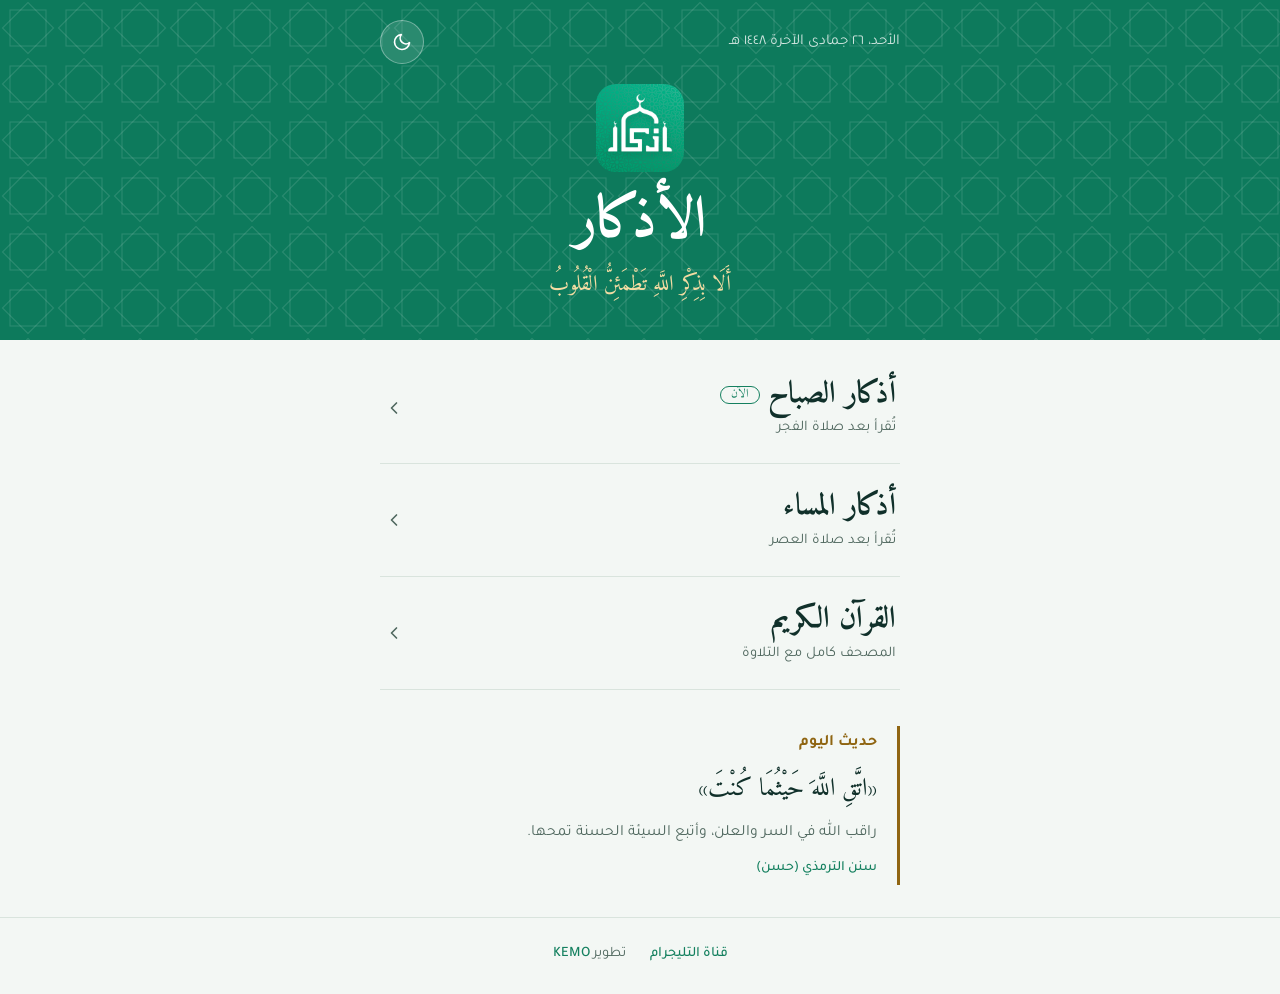
==== commit 83413277: "Add files via upload" ====
--- a/index.html
+++ b/index.html
@@ -32,24 +32,25 @@
 </head>
 
 <body data-page="home">
-<div class="page">
-
+<div class="band"><div class="band-in">
   <div class="topbar">
     <span class="date" id="date"></span>
     <button class="icon-btn" id="theme-toggle" type="button" aria-label="تبديل الوضع الليلي"></button>
   </div>
-
   <header class="hero">
     <img class="logo" src="logo.png" width="88" height="88" alt="شعار الأذكار">
     <h1>الأذكار</h1>
     <p class="verse">أَلَا بِذِكْرِ اللَّهِ تَطْمَئِنُّ الْقُلُوبُ</p>
   </header>
+</div></div>
+<div class="page">
+
+
 
   <main>
     <ul class="sections">
       <li>
         <a class="row" href="morning.html" id="row-morning">
-          <span class="row-icon" aria-hidden="true"><svg viewBox="0 0 24 24" fill="none" stroke="currentColor" stroke-width="2" stroke-linecap="round" stroke-linejoin="round"><path d="M17 18a5 5 0 0 0-10 0M12 3v3M4.2 10.2l1.5 1.5M1 18h2M21 18h2M18.3 11.7l1.5-1.5M23 22H1"/></svg></span>
           <span class="row-body">
             <span class="row-title">أذكار الصباح</span>
             <span class="row-desc">تُقرأ بعد صلاة الفجر</span>
@@ -59,7 +60,6 @@
       </li>
       <li>
         <a class="row" href="evening.html" id="row-evening">
-          <span class="row-icon" aria-hidden="true"><svg viewBox="0 0 24 24" fill="none" stroke="currentColor" stroke-width="2" stroke-linecap="round" stroke-linejoin="round"><path d="M21 12.8A9 9 0 1 1 11.2 3a7 7 0 0 0 9.8 9.8z"/></svg></span>
           <span class="row-body">
             <span class="row-title">أذكار المساء</span>
             <span class="row-desc">تُقرأ بعد صلاة العصر</span>
@@ -68,11 +68,10 @@
         </a>
       </li>
       <li>
-        <a class="row" href="kahf.html" id="row-kahf">
-          <span class="row-icon" aria-hidden="true"><svg viewBox="0 0 24 24" fill="none" stroke="currentColor" stroke-width="2" stroke-linecap="round" stroke-linejoin="round"><path d="M4 19.5A2.5 2.5 0 0 1 6.5 17H20V3H6.5A2.5 2.5 0 0 0 4 5.5v14zM6.5 17H20v4H6.5a2.5 2.5 0 0 1 0-4z"/></svg></span>
+        <a class="row" href="quran.html" id="row-quran">
           <span class="row-body">
-            <span class="row-title">سورة الكهف</span>
-            <span class="row-desc">تُقرأ يوم الجمعة</span>
+            <span class="row-title">القرآن الكريم</span>
+            <span class="row-desc">المصحف كامل مع التلاوة</span>
           </span>
           <svg class="row-arrow" viewBox="0 0 24 24" fill="none" stroke="currentColor" stroke-width="2" stroke-linecap="round" stroke-linejoin="round" aria-hidden="true"><path d="M15 18l-6-6 6-6"/></svg>
         </a>
@@ -157,7 +156,7 @@
   const targets = [];
   if (hour < 12) targets.push(['row-morning', 'الآن']);
   else if (hour >= 15) targets.push(['row-evening', 'الآن']);
-  if (now.getDay() === 5) targets.push(['row-kahf', 'اليوم']);
+  if (now.getDay() === 5) targets.push(['row-quran', 'الكهف اليوم']);
   targets.forEach(function (t) {
     const title = document.querySelector('#' + t[0] + ' .row-title');
     const badge = document.createElement('span');
--- a/style.css
+++ b/style.css
@@ -101,3 +101,53 @@
 .player { position: sticky; bottom: 16px; display: flex; justify-content: center; margin-top: 20px; }
 .player button { display: inline-flex; align-items: center; gap: 10px; min-height: 52px; padding: 0 28px; border: 0; border-radius: 999px; background: var(--accent); color: var(--bg); font: 700 1.05rem var(--font-ui); box-shadow: var(--shadow); cursor: pointer; }
 .player svg { width: 20px; height: 20px; }
+
+/* هوية الموقع: مستوحاة من لوجو التطبيق */
+:root { --band: #0d7a5c; --shadow: none; }
+:root[data-theme="dark"] { --band: #0f2d25; --shadow: none; }
+body[data-page="evening"] { --band: #2c3a8c; }
+:root[data-theme="dark"] body[data-page="evening"] { --band: #171c40; }
+.band, .bar {
+  background-color: var(--band); color: #fff; border-bottom: 0;
+  background-image: url("data:image/svg+xml,%3Csvg xmlns='http://www.w3.org/2000/svg' width='56' height='56' viewBox='0 0 56 56'%3E%3Cg fill='none' stroke='%23fff' stroke-opacity='.13'%3E%3Crect x='10' y='10' width='36' height='36'/%3E%3Crect x='10' y='10' width='36' height='36' transform='rotate(45 28 28)'/%3E%3C/g%3E%3C/svg%3E");
+}
+.band-in { max-width: 560px; margin: 0 auto; padding: 20px 20px 36px; }
+.band .date { color: rgba(255,255,255,.8); }
+.band .hero { padding: 20px 0 0; }
+.band .hero h1 { color: #fff; }
+.band .verse { color: #f3dca3; }
+.logo { box-shadow: none; border-radius: 20px; }
+.band .icon-btn, .bar .icon-btn { background: rgba(255,255,255,.12); border-color: rgba(255,255,255,.35); color: #fff; }
+.band .icon-btn:hover, .bar .icon-btn:hover { background: rgba(255,255,255,.22); color: #fff; }
+.bar .back, .bar h1 { color: #fff; }
+.bar .back:hover { background: rgba(255,255,255,.15); }
+
+/* قائمة مسطحة بدل الكروت */
+.page { padding-top: 12px; }
+.sections { gap: 0; }
+.row { background: none; border: 0; border-bottom: 1px solid var(--border); border-radius: 0; padding: 22px 4px; }
+.row:hover { background: var(--accent-soft); }
+.row-title { font-family: var(--font-display); font-size: 1.9rem; line-height: 1.4; }
+.card, .mushaf { border-radius: 10px; }
+.now { background: none; color: var(--accent); border: 1px solid var(--accent); padding: 0 10px; }
+
+/* القرآن الكريم */
+[hidden] { display: none !important; }
+.visually-hidden { position: absolute; width: 1px; height: 1px; overflow: hidden; clip: rect(0 0 0 0); white-space: nowrap; }
+.search { width: 100%; min-height: 48px; padding: 0 18px; margin: 6px 0 14px; border: 1px solid var(--border); border-radius: 999px; background: var(--surface); color: var(--text); font: 500 1rem var(--font-ui); }
+.search:focus-visible { outline: 3px solid var(--accent); outline-offset: 2px; }
+.resume { display: block; padding: 14px 18px; margin-bottom: 12px; border-radius: 12px; background: var(--accent-soft); color: var(--accent); font-weight: 700; text-decoration: none; }
+.surah-list { list-style: none; border-top: 1px solid var(--border); }
+.surah { display: flex; align-items: center; gap: 16px; padding: 12px 4px; border-bottom: 1px solid var(--border); color: inherit; text-decoration: none; }
+.surah:hover .s-name { color: var(--accent); }
+.num { flex: none; width: 44px; height: 44px; display: grid; place-items: center; background: var(--accent-soft); color: var(--accent); font-weight: 700; font-size: .95rem; clip-path: polygon(30% 0, 70% 0, 100% 30%, 100% 70%, 70% 100%, 30% 100%, 0 70%, 0 30%); }
+.s-name { flex: 1; font-family: var(--font-display); font-size: 1.5rem; line-height: 1.4; }
+.s-meta { color: var(--muted); font-size: .88rem; }
+.surah.pinned { margin-bottom: 14px; padding: 12px 14px; border: 1px solid var(--gold); border-radius: 12px; }
+.empty { text-align: center; color: var(--muted); padding: 24px; }
+.tools { display: flex; justify-content: flex-end; gap: 8px; margin-bottom: 12px; }
+.tools .icon-btn { font: 700 1rem var(--font-ui); }
+.pager { display: flex; justify-content: space-between; gap: 12px; margin-top: 18px; }
+.pager a { flex: 1; padding: 12px 16px; text-align: center; border: 1px solid var(--border); border-radius: 12px; background: var(--surface); color: var(--accent); font-weight: 700; text-decoration: none; }
+.pager a[aria-disabled="true"] { visibility: hidden; }
+.quran { font-size: var(--q-size, 1.85rem); }
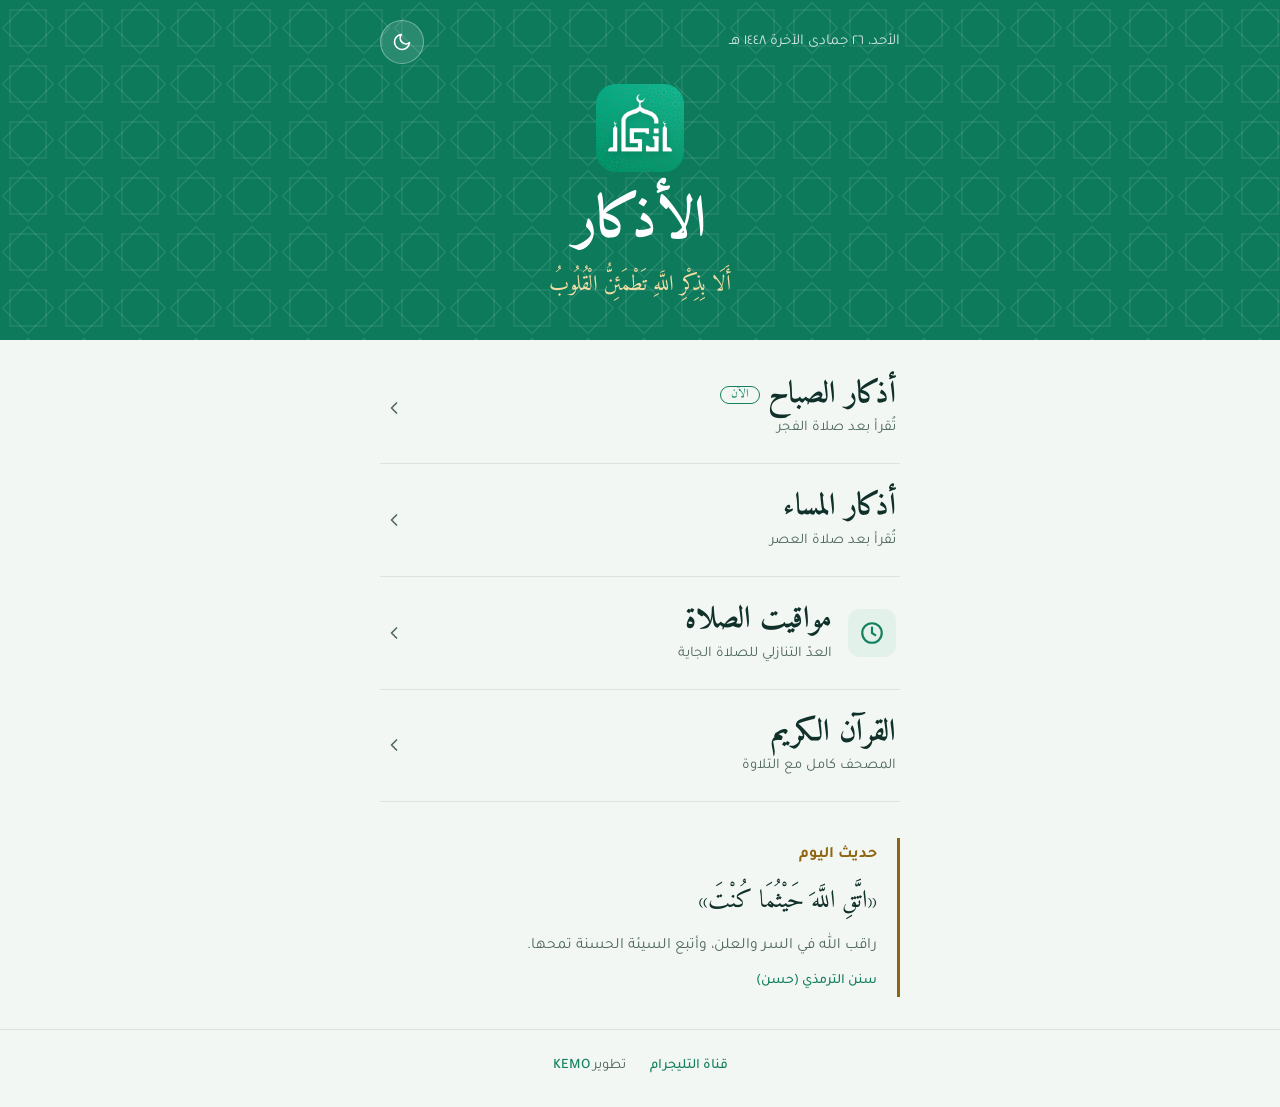
==== commit 217fe227: "replace this with the other ones" ====
--- a/index.html
+++ b/index.html
@@ -42,6 +42,7 @@
     <h1>الأذكار</h1>
     <p class="verse">أَلَا بِذِكْرِ اللَّهِ تَطْمَئِنُّ الْقُلُوبُ</p>
   </header>
+  <p class="streaks" id="streaks" hidden></p>
 </div></div>
 <div class="page">
 
@@ -63,6 +64,16 @@
           <span class="row-body">
             <span class="row-title">أذكار المساء</span>
             <span class="row-desc">تُقرأ بعد صلاة العصر</span>
+          </span>
+          <svg class="row-arrow" viewBox="0 0 24 24" fill="none" stroke="currentColor" stroke-width="2" stroke-linecap="round" stroke-linejoin="round" aria-hidden="true"><path d="M15 18l-6-6 6-6"/></svg>
+        </a>
+      </li>
+      <li>
+        <a class="row" href="mawaqit.html" id="row-mawaqit">
+          <span class="row-icon" aria-hidden="true"><svg viewBox="0 0 24 24" fill="none" stroke="currentColor" stroke-width="2" stroke-linecap="round" stroke-linejoin="round"><circle cx="12" cy="12" r="9"/><path d="M12 7v5l3 2"/></svg></span>
+          <span class="row-body">
+            <span class="row-title">مواقيت الصلاة</span>
+            <span class="row-desc">العدّ التنازلي للصلاة الجاية</span>
           </span>
           <svg class="row-arrow" viewBox="0 0 24 24" fill="none" stroke="currentColor" stroke-width="2" stroke-linecap="round" stroke-linejoin="round" aria-hidden="true"><path d="M15 18l-6-6 6-6"/></svg>
         </a>
@@ -166,7 +177,21 @@
   });
 }
 
+function showStreaks() {
+  const box = document.getElementById('streaks');
+  [['morning', 'الصباح'], ['evening', 'المساء']].forEach(function (x) {
+    const n = AzkarStreak.count(x[0]);
+    if (n < 1) return;
+    const s = document.createElement('span');
+    s.className = 'chip';
+    s.textContent = x[1] + ': ' + AzkarStreak.label(n);
+    box.appendChild(s);
+  });
+  box.hidden = !box.children.length;
+}
+
 const now = new Date();
+showStreaks();
 showDate(now);
 showHadith(now);
 markNow(now);
--- a/style.css
+++ b/style.css
@@ -151,3 +151,39 @@
 .pager a { flex: 1; padding: 12px 16px; text-align: center; border: 1px solid var(--border); border-radius: 12px; background: var(--surface); color: var(--accent); font-weight: 700; text-decoration: none; }
 .pager a[aria-disabled="true"] { visibility: hidden; }
 .quran { font-size: var(--q-size, 1.85rem); }
+[data-page="quran"] .quran, [data-page="quran"] .basmala { font-family: 'Amiri Quran', var(--font-display); }
+
+/* دفعة 2: مواقيت وسلسلة وطباعة */
+.summary-actions { display: flex; gap: 4px; }
+.streak { margin: 8px 0 -4px; padding: 8px 12px; border-radius: 10px; background: var(--accent-soft); color: var(--accent); font-weight: 700; font-size: .95rem; }
+.streaks { display: flex; justify-content: center; flex-wrap: wrap; gap: 8px; margin: -12px 0 18px; }
+.streaks .chip { padding: 4px 14px; border-radius: 999px; background: var(--accent-soft); color: var(--accent); font-size: .9rem; font-weight: 700; }
+.mw-city { display: flex; align-items: center; gap: 12px; margin-bottom: 16px; font-weight: 700; }
+.mw-city select { flex: 1; min-height: 44px; padding: 0 14px; border: 1px solid var(--border); border-radius: 12px; background: var(--surface); color: var(--text); font: 500 1rem var(--font-ui); }
+.mw-next { text-align: center; padding: 22px 16px; margin-bottom: 18px; border-radius: 14px; background: var(--accent-soft); }
+.mw-next .label { color: var(--muted); }
+.mw-next .name { font-family: var(--font-display); font-size: 2.3rem; line-height: 1.3; color: var(--accent); }
+.mw-next .count { font-size: 2.6rem; font-weight: 700; direction: ltr; unicode-bidi: isolate; letter-spacing: 1px; }
+.mw-list { list-style: none; border-top: 1px solid var(--border); }
+.mw-row { display: flex; justify-content: space-between; padding: 14px 8px; border-bottom: 1px solid var(--border); font-size: 1.15rem; }
+.mw-row.past { color: var(--muted); }
+.mw-row.next { background: var(--accent-soft); color: var(--accent); font-weight: 700; }
+.mw-note { margin-top: 14px; color: var(--muted); font-size: .88rem; text-align: center; }
+
+@media print {
+  :root, :root[data-theme="dark"] { --bg: #fff; --surface: #fff; --text: #000; --muted: #333; --border: #999; --accent: #000; --accent-soft: #fff; --gold: #000; }
+  @page { size: A4; margin: 14mm; }
+  body { background: #fff; color: #000; display: block; }
+  .back, .icon-btn, .footer, .progress, .summary-actions, .streak, .complete, .summary .count, .counter .controls { display: none !important; }
+  .bar { position: static; border: 0; background: none; }
+  .bar-in { padding: 0 0 6mm; }
+  .bar h1 { font-size: 26pt; }
+  .wrap { max-width: none; padding: 0; }
+  .summary { font-size: 12pt; font-weight: 400; margin-bottom: 4mm; }
+  .card, .card.done { box-shadow: none; border: 0; border-bottom: 1px solid #999; border-radius: 0; padding: 5mm 0; opacity: 1; break-inside: avoid; }
+  * { transition: none !important; }
+  .zekr { font-size: 18pt; line-height: 1.9; }
+  .fadl { font-size: 11pt; background: none; border-inline-start: 2px solid #000; }
+  .counter { margin-top: 2mm; }
+  .rep { color: #000; font-size: 12pt; font-weight: 700; }
+}
